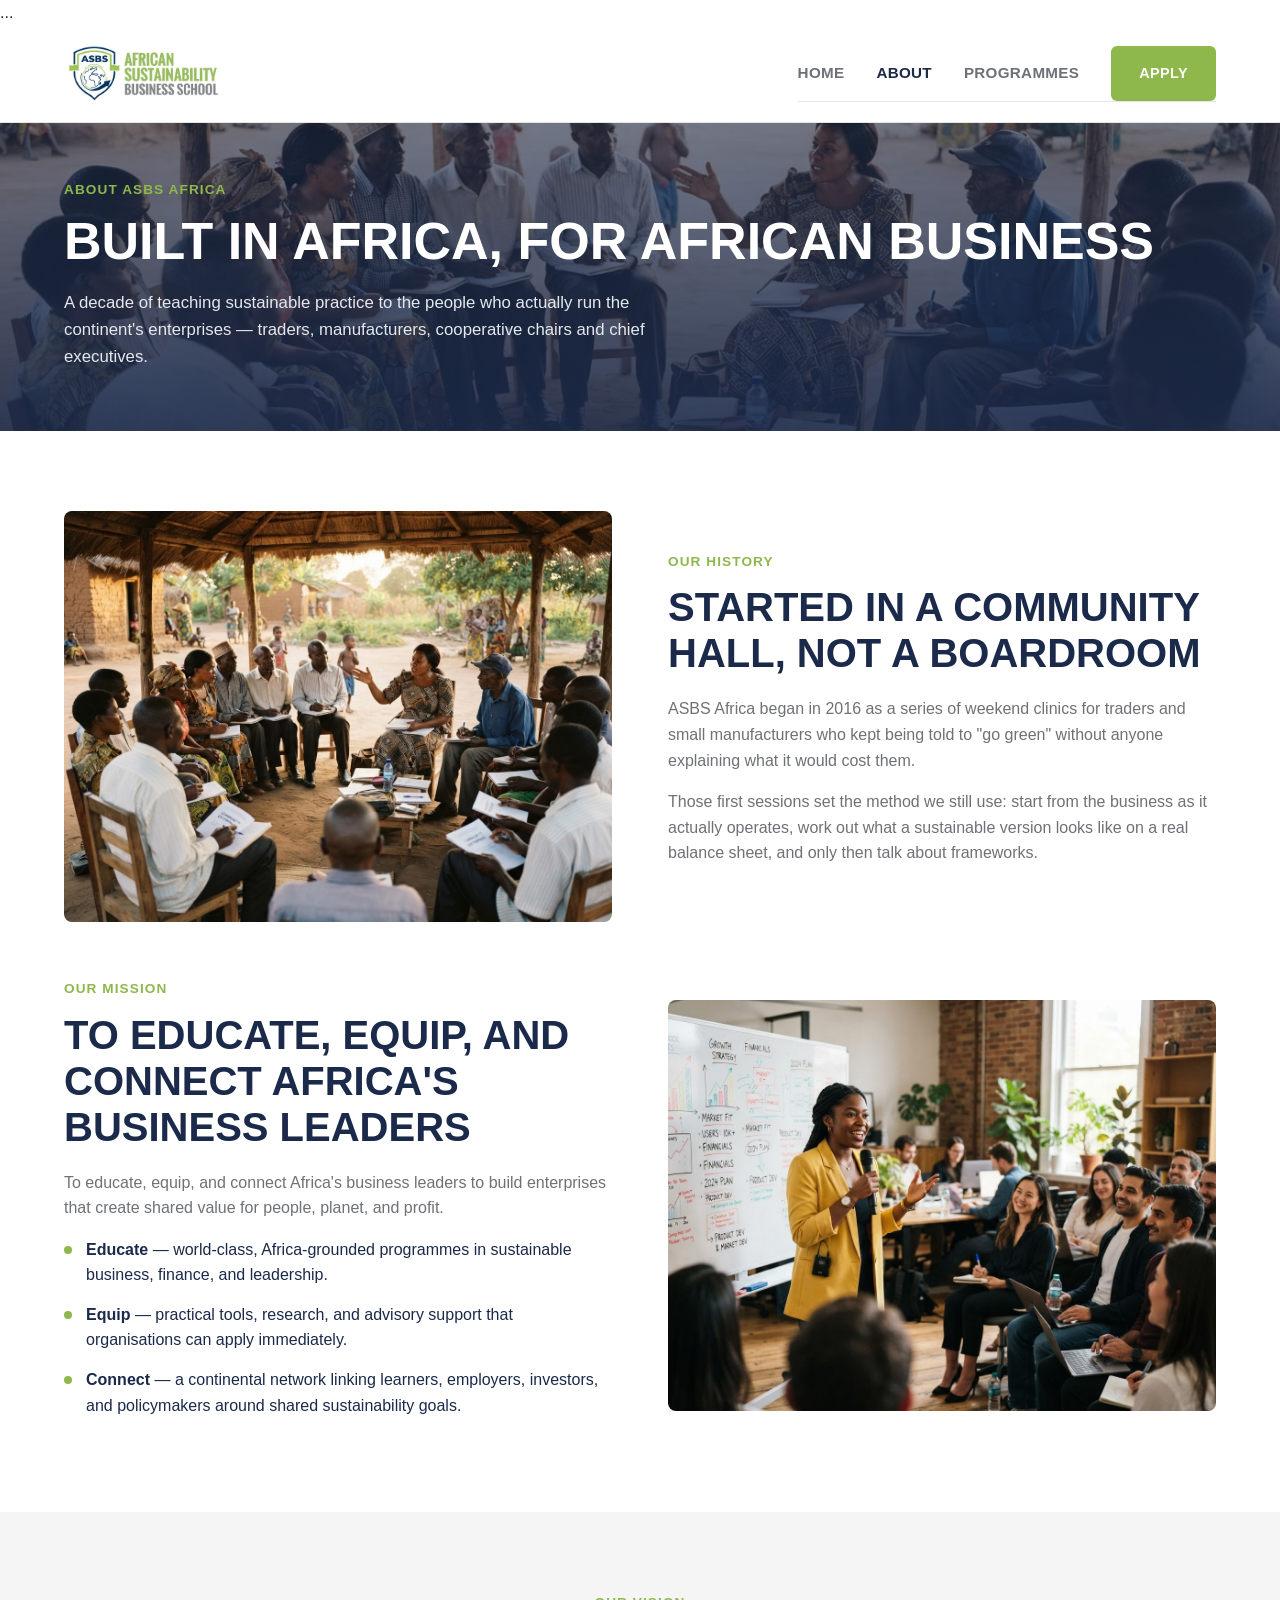
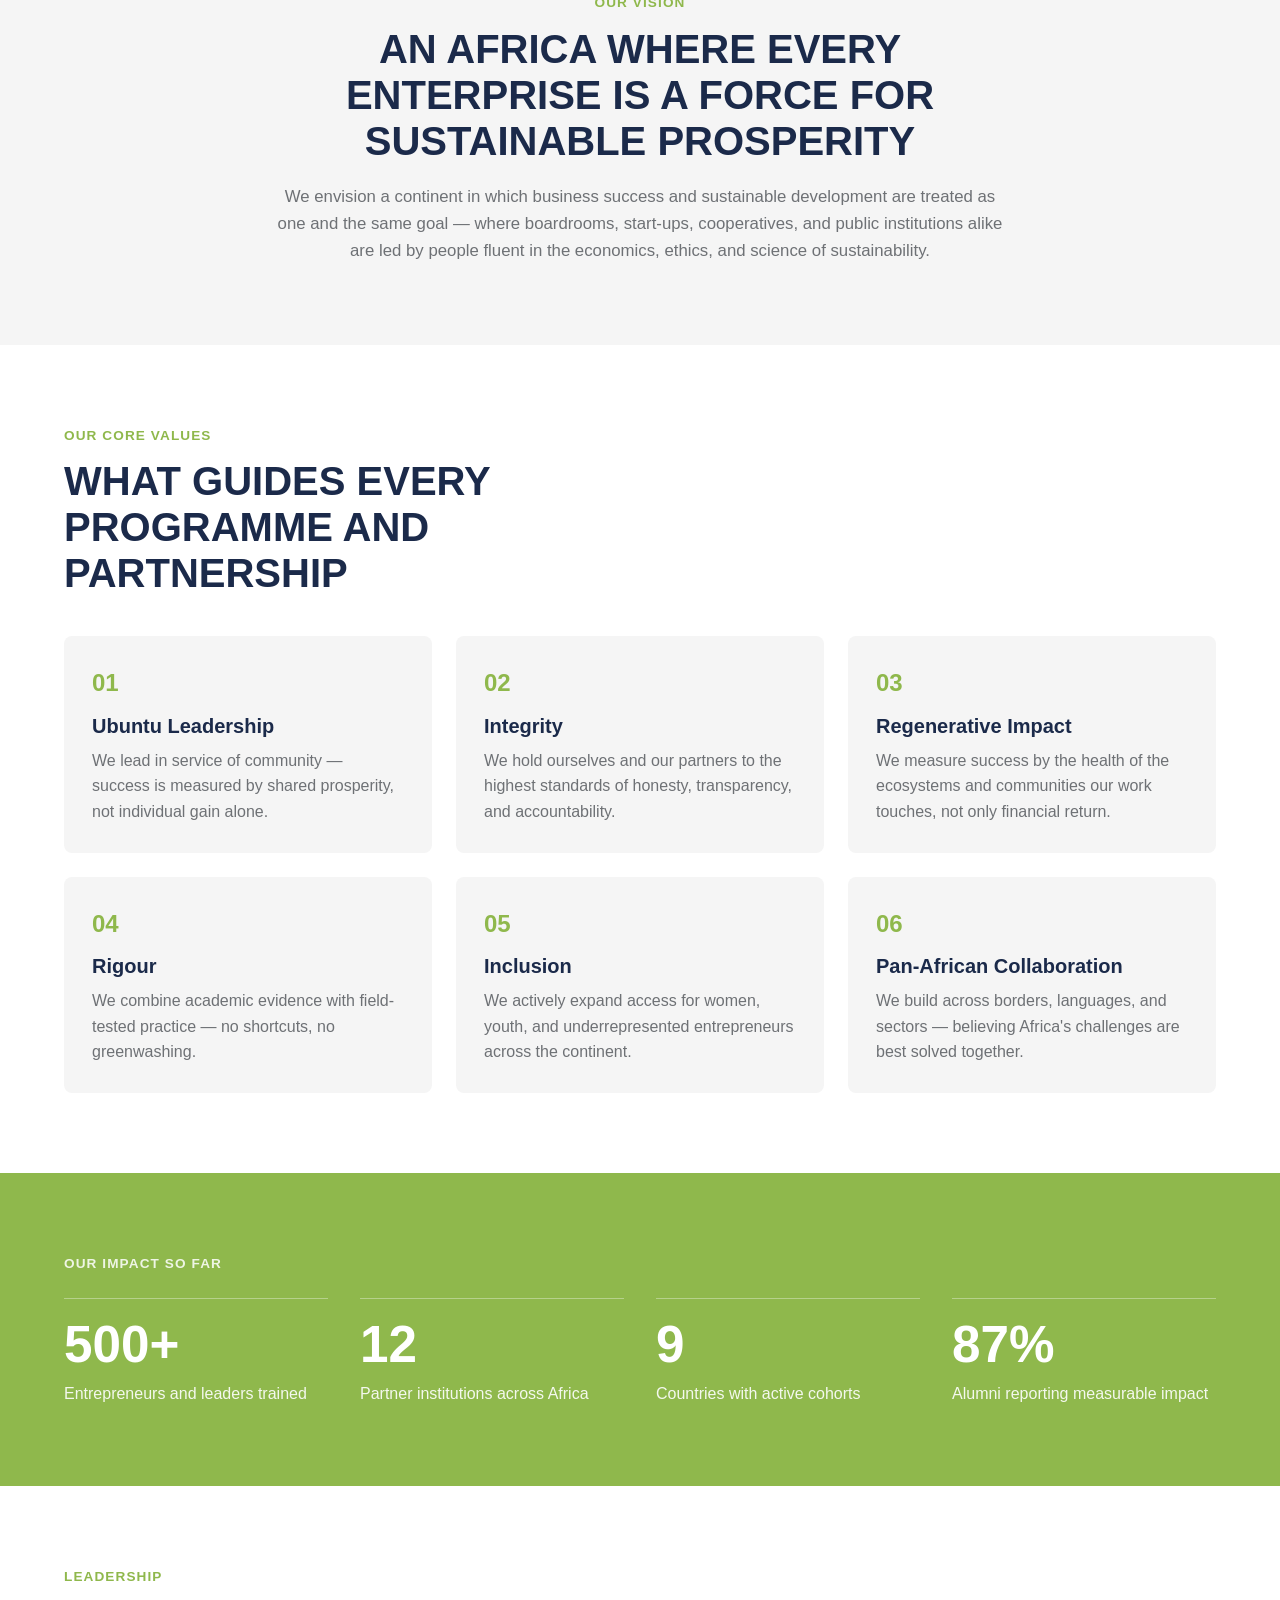
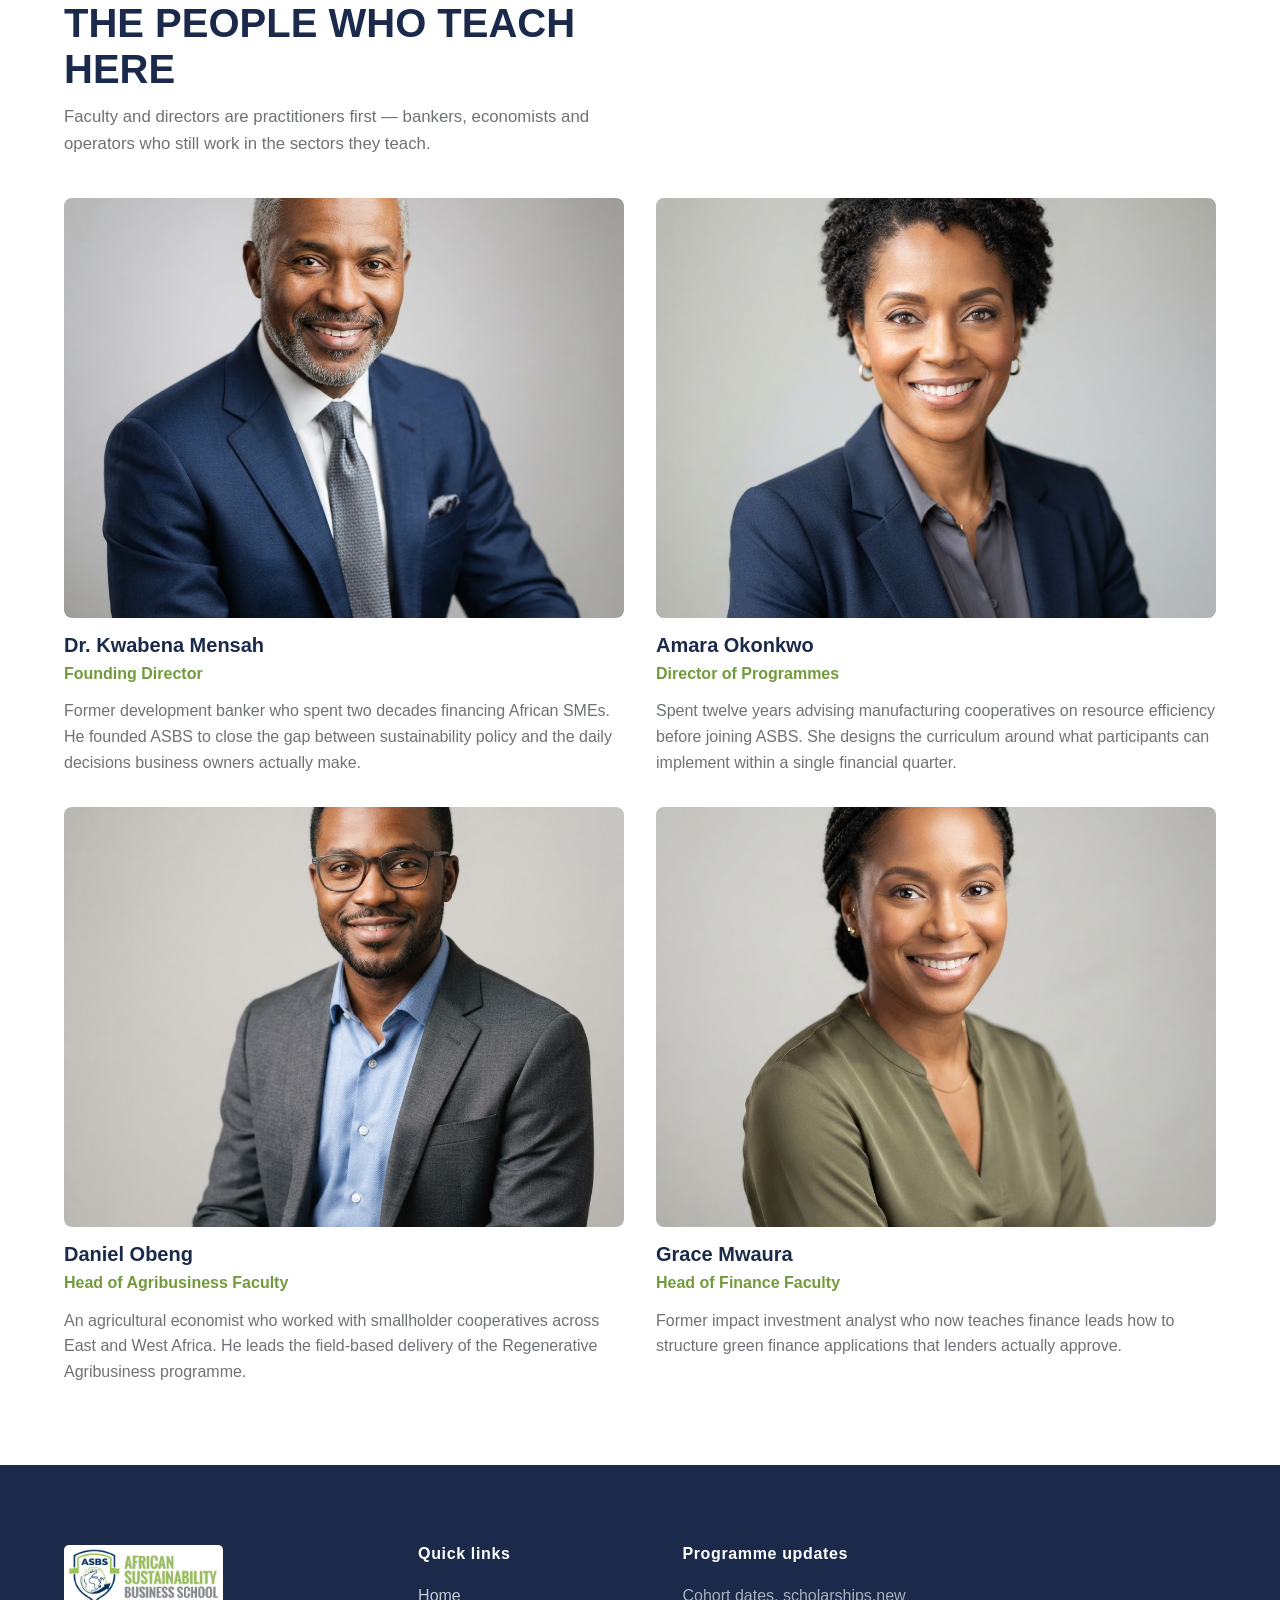
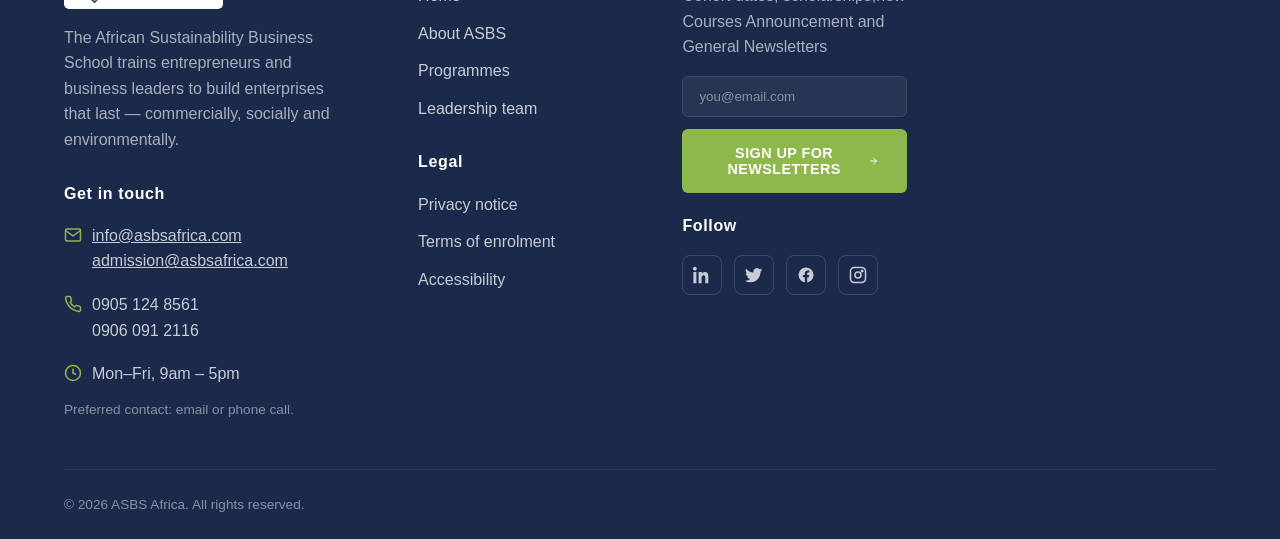
==== about.html @ 463a727d "Update about.html" ====
<!DOCTYPE html>
<html lang="en">
<head>
  <meta charset="UTF-8">
  <meta name="viewport" content="width=device-width, initial-scale=1.0">
  <title>About ASBS Africa</title>
  <meta name="description" content="A decade of teaching sustainable practice to the people who actually run Africa's enterprises. Our history, mission and leadership team.">

  <link rel="stylesheet" href="assets/css/base.css">
  <link rel="stylesheet" href="assets/css/components.css">
  <link rel="stylesheet" href="assets/css/pages/about.css">

<link rel="canonical" href="https://asbsafrica.com/about.html">
  ...
  <meta property="og:title" content="About ASBS Africa">
  <meta property="og:description" content="A decade of teaching sustainable practice to the people who actually run Africa's enterprises. Our history, mission and leadership team.">
  <meta property="og:url" content="https://asbsafrica.com/about.html">
  <meta property="og:image" content="https://asbsafrica.com/assets/images/real/hero/hero-homepage.jpg">
  <meta name="twitter:title" content="About ASBS Africa">
  <meta name="twitter:description" content="A decade of teaching sustainable practice to the people who actually run Africa's enterprises. Our history, mission and leadership team.">
  <meta name="twitter:image" content="https://asbsafrica.com/assets/images/real/hero/hero-homepage.jpg">
</head>
<body>

  <div id="site-header"></div>

  <!-- Hero -->
  <section class="about-hero">
    <div class="container">
      <span class="eyebrow" style="color:var(--color-sage);">About ASBS Africa</span>
      <h1>Built in Africa, for African Business</h1>
      <p>A decade of teaching sustainable practice to the people who actually run the continent's enterprises — traders, manufacturers, cooperative chairs and chief executives.</p>
    </div>
  </section>

  <!-- History + Mission (alternating) -->
  <section class="section">
  <div class="container">

    <div class="about-block">
      <img class="about-block__image" src="assets/images/real/hero/hero-homepage.jpg" alt="ASBS Africa's first community sessions">
      <div>
        <span class="eyebrow">Our History</span>
        <h2>Started in a Community Hall, Not a Boardroom</h2>
        <p>ASBS Africa began in 2016 as a series of weekend clinics for traders and small manufacturers who kept being told to "go green" without anyone explaining what it would cost them.</p>
        <p>Those first sessions set the method we still use: start from the business as it actually operates, work out what a sustainable version looks like on a real balance sheet, and only then talk about frameworks.</p>
      </div>
    </div>

   <div class="about-block about-block--reverse">
      <img class="about-block__image" src="assets/images/real/about/mission-workshop.jpg" alt="ASBS Africa workshop session">
      <div>
        <span class="eyebrow">Our Mission</span>
        <h2>To Educate, Equip, and Connect Africa's Business Leaders</h2>
        <p>To educate, equip, and connect Africa's business leaders to build enterprises that create shared value for people, planet, and profit.</p>
        <ul class="mission-commitments">
          <li><strong>Educate</strong> — world-class, Africa-grounded programmes in sustainable business, finance, and leadership.</li>
          <li><strong>Equip</strong> — practical tools, research, and advisory support that organisations can apply immediately.</li>
          <li><strong>Connect</strong> — a continental network linking learners, employers, investors, and policymakers around shared sustainability goals.</li>
        </ul>
      </div>
    </div>

  </div>
</section>

<!-- Vision -->
  <section class="section bg-offwhite">
    <div class="container vision__inner">
      <span class="eyebrow">Our Vision</span>
      <h2>An Africa Where Every Enterprise Is a Force for Sustainable Prosperity</h2>
      <p>We envision a continent in which business success and sustainable development are treated as one and the same goal — where boardrooms, start-ups, cooperatives, and public institutions alike are led by people fluent in the economics, ethics, and science of sustainability.</p>
    </div>
  </section>

  <!-- Core Values -->
  <section class="section" id="values">
    <div class="container">
      <div class="leadership-intro">
        <span class="eyebrow">Our Core Values</span>
        <h2>What Guides Every Programme and Partnership</h2>
      </div>

      <div class="values-grid">
        <div class="value-card">
          <span class="value-card__number">01</span>
          <h3>Ubuntu Leadership</h3>
          <p>We lead in service of community — success is measured by shared prosperity, not individual gain alone.</p>
        </div>
        <div class="value-card">
          <span class="value-card__number">02</span>
          <h3>Integrity</h3>
          <p>We hold ourselves and our partners to the highest standards of honesty, transparency, and accountability.</p>
        </div>
        <div class="value-card">
          <span class="value-card__number">03</span>
          <h3>Regenerative Impact</h3>
          <p>We measure success by the health of the ecosystems and communities our work touches, not only financial return.</p>
        </div>
        <div class="value-card">
          <span class="value-card__number">04</span>
          <h3>Rigour</h3>
          <p>We combine academic evidence with field-tested practice — no shortcuts, no greenwashing.</p>
        </div>
        <div class="value-card">
          <span class="value-card__number">05</span>
          <h3>Inclusion</h3>
          <p>We actively expand access for women, youth, and underrepresented entrepreneurs across the continent.</p>
        </div>
        <div class="value-card">
          <span class="value-card__number">06</span>
          <h3>Pan-African Collaboration</h3>
          <p>We build across borders, languages, and sectors — believing Africa's challenges are best solved together.</p>
        </div>
      </div>
    </div>
  </section>

  <!-- Impact stats (same content as homepage) -->
  <section class="section bg-sage">
    <div class="container">
      <span class="eyebrow" style="color:rgba(255,255,255,0.85);">Our Impact So Far</span>
      <div class="stats-grid" style="margin-top:24px;">
        <div class="stat">
          <div class="stat__number">500+</div>
          <p>Entrepreneurs and leaders trained</p>
        </div>
        <div class="stat">
          <div class="stat__number">12</div>
          <p>Partner institutions across Africa</p>
        </div>
        <div class="stat">
          <div class="stat__number">9</div>
          <p>Countries with active cohorts</p>
        </div>
        <div class="stat">
          <div class="stat__number">87%</div>
          <p>Alumni reporting measurable impact</p>
        </div>
      </div>
    </div>
  </section>

  <!-- Leadership -->
  <section class="section" id="leadership">
    <div class="container">
      <div class="leadership-intro">
        <span class="eyebrow">Leadership</span>
        <h2>The People Who Teach Here</h2>
        <p>Faculty and directors are practitioners first — bankers, economists and operators who still work in the sectors they teach.</p>
      </div>

      <div class="team-grid" id="teamGrid">
        <!-- Rendered by assets/js/pages/about.js from data/team.json -->
      </div>
    </div>
  </section>

  <div id="site-footer"></div>

  <script src="assets/js/main.js"></script>
  <script src="assets/js/pages/about.js"></script>
</body>
</html>
---- assets/css/base.css ----
/* ==========================================================================
   ASBS Africa — Base Styles
   Brand variables + resets + typography. Loaded on every page.
   ========================================================================== 

@import url('https://fonts.googleapis.com/css2?family=Oswald:wght@500;600;700&family=Inter :wght@400;500;600;700&display=swap'); */

:root {
  /* Brand colors — from Step 2 UI/UX Design doc */
  --color-navy: #1B2A4A;
  --color-navy-dark: #121d33;
  --color-sage: #8FB84C;
  --color-sage-dark: #729a3a;
  --color-gray: #6E7175;
  --color-white: #FFFFFF;
  --color-offwhite: #F5F5F5;

  /* Typography */
  --font-heading: 'Oswald', sans-serif;
  --font-body: 'Inter', sans-serif;

  /* Spacing rhythm (per Step 2 spec: ~80px desktop / ~40px mobile) */
  --section-padding-desktop: 80px;
  --section-padding-mobile: 40px;

  /* Shared component values */
  --radius-card: 8px;
  --radius-button: 6px;
  --max-width: 1200px;
}

* {
  box-sizing: border-box;
  margin: 0;
  padding: 0;
}

html {
  scroll-behavior: smooth;
}

body {
  font-family: var(--font-body);
  color: var(--color-navy);
  background: var(--color-white);
  line-height: 1.6;
  -webkit-font-smoothing: antialiased;
}

h1, h2, h3, h4 {
  font-family: var(--font-heading);
  font-weight: 700;
  line-height: 1.15;
  color: var(--color-navy);
}

h1 { font-size: clamp(2rem, 5vw, 3.25rem); text-transform: uppercase; }
h2 { font-size: clamp(1.6rem, 4vw, 2.5rem); text-transform: uppercase; }
h3 { font-size: 1.25rem; }

p {
  color: var(--color-gray);
}

a {
  color: inherit;
  text-decoration: none;
}

img {
  max-width: 100%;
  display: block;
}

ul {
  list-style: none;
}

button {
  font-family: inherit;
  cursor: pointer;
  border: none;
  background: none;
}

.container {
  width: 100%;
  max-width: var(--max-width);
  margin: 0 auto;
  padding: 0 24px;
}

.section {
  padding: var(--section-padding-mobile) 0;
}

@media (min-width: 768px) {
  .section {
    padding: var(--section-padding-desktop) 0;
  }
}

.eyebrow {
  display: block;
  font-family: var(--font-heading);
  font-weight: 600;
  letter-spacing: 0.08em;
  text-transform: uppercase;
  color: var(--color-sage);
  font-size: 0.85rem;
  margin-bottom: 12px;
}

.bg-navy { background: var(--color-navy); color: var(--color-white); }
.bg-sage { background: var(--color-sage); color: var(--color-white); }
.bg-offwhite { background: var(--color-offwhite); }

.text-center { text-align: center; }

.visually-hidden {
  position: absolute;
  width: 1px; height: 1px;
  overflow: hidden;
  clip: rect(0 0 0 0);
  white-space: nowrap;
}
---- assets/css/components.css ----
/* ==========================================================================
   ASBS Africa — Shared Components
   Header, footer, buttons, cards. Used by every current and future page.
   ========================================================================== */

/* ---- Header ---- */
.site-header {
  position: sticky;
  top: 0;
  z-index: 100;
  background: var(--color-white);
  border-bottom: 1px solid #E5E5E5;
}

.site-header__inner {
  display: flex;
  align-items: center;
  justify-content: space-between;
  padding: 16px 24px;
  max-width: var(--max-width);
  margin: 0 auto;
}

.brand {
  display: flex;
  align-items: center;
  gap: 12px;
}

.brand__logo {
  height: 64px;
  width: auto;
  flex-shrink: 0;
  border-radius: 5px;
}

.brand__wordmark {
  font-family: var(--font-heading);
  font-weight: 700;
  font-size: 1.3rem;
  color: var(--color-navy);
  line-height: 1;
}

.brand__sub {
  display: block;
  font-size: 0.7rem;
  letter-spacing: 0.15em;
  color: var(--color-gray);
  font-weight: 500;
}

#site-header {
  min-height: 96px;
}

.nav-toggle {
  width: 44px;
  height: 44px;
  border: 1px solid #D8D8D8;
  border-radius: 8px;
  display: flex;
  align-items: center;
  justify-content: center;
  position: relative;
  z-index: 110;
}

.nav-toggle__icon,
.nav-toggle__icon::before,
.nav-toggle__icon::after {
  content: '';
  display: block;
  width: 20px;
  height: 2px;
  background: var(--color-navy);
  transition: transform 0.25s ease, opacity 0.25s ease, background 0.25s ease;
}

.nav-toggle__icon { position: relative; }
.nav-toggle__icon::before { position: absolute; top: -6px; }
.nav-toggle__icon::after  { position: absolute; top: 6px; }

.nav-toggle.is-open .nav-toggle__icon { background: transparent; }
.nav-toggle.is-open .nav-toggle__icon::before { transform: translateY(6px) rotate(45deg); }
.nav-toggle.is-open .nav-toggle__icon::after  { transform: translateY(-6px) rotate(-45deg); }

.main-nav {
  display: none;
  position: absolute;
  top: 100%;
  left: 0;
  right: 0;
  background: var(--color-white);
  border-bottom: 1px solid #E5E5E5;
  z-index: 90;
  flex-direction: column;
  padding: 8px 24px 24px;
  box-shadow: 0 8px 24px rgba(27, 42, 74, 0.08);
}

.main-nav.is-open { display: flex; }

.main-nav__links {
  display: flex;
  flex-direction: column;
  gap: 4px;
}

.main-nav__links a {
  font-family: var(--font-heading);
  font-weight: 600;
  font-size: 1.1rem;
  text-transform: uppercase;
  letter-spacing: 0.02em;
  color: var(--color-gray);
  padding: 18px 0 18px 16px;
  border-left: 3px solid transparent;
}

.main-nav__links a.is-active {
  color: var(--color-navy);
  border-left-color: var(--color-sage);
}

.main-nav__apply {
  width: 100%;
  margin-top: 20px;
}

@media (min-width: 900px) {
  .nav-toggle { display: none; }
  .main-nav {
    display: flex !important;
    position: static;
    flex-direction: row;
    align-items: center;
    background: none;
    box-shadow: none;
    padding: 0;
    gap: 32px;
  }
  .main-nav__links { flex-direction: row; gap: 32px; }
  .main-nav__links a { padding: 0; border: none; font-size: 0.95rem; }
  .main-nav__apply { width: auto; margin-top: 0; }
}

/* ---- Buttons ---- */
.btn {
  display: inline-flex;
  align-items: center;
  justify-content: center;
  gap: 10px;
  font-family: var(--font-heading);
  font-weight: 600;
  letter-spacing: 0.03em;
  text-transform: uppercase;
  font-size: 0.9rem;
  padding: 16px 28px;
  border-radius: var(--radius-button);
  transition: background 0.2s ease, color 0.2s ease, border-color 0.2s ease;
  width: 100%;
}

@media (min-width: 600px) {
  .btn { width: auto; }
}

.btn-primary {
  background: var(--color-sage);
  color: var(--color-white);
}

.btn-primary:hover {
  background: var(--color-sage-dark);
}

.btn-secondary {
  background: transparent;
  border: 1px solid currentColor;
  color: var(--color-white);
}

.btn-secondary:hover {
  background: rgba(255, 255, 255, 0.1);
}

.btn-dark {
  background: var(--color-navy);
  color: var(--color-white);
}

.btn-dark:hover {
  background: var(--color-navy-dark);
}

/* ---- Impact stats ---- */
.stats-grid {
  display: grid;
  gap: 32px;
  grid-template-columns: 1fr;
}

@media (min-width: 700px) {
  .stats-grid { grid-template-columns: repeat(4, 1fr); }
}

.stat {
  border-top: 1px solid rgba(255, 255, 255, 0.35);
  padding-top: 20px;
}

.stat__number {
  font-family: var(--font-heading);
  font-size: clamp(2.5rem, 6vw, 3.2rem);
  font-weight: 700;
  line-height: 1;
  margin-bottom: 10px;
}

.stat p {
  color: rgba(255, 255, 255, 0.9);
}

/* ---- Cards ---- */
.card {
  background: var(--color-white);
  border-radius: var(--radius-card);
  box-shadow: 0 2px 12px rgba(27, 42, 74, 0.08);
  overflow: hidden;
}

.card__image {
  width: 100%;
  aspect-ratio: 16 / 10;
  object-fit: cover;
  background: var(--color-offwhite);
}

.card__body {
  padding: 20px;
}

.card__tag {
  display: block;
  font-family: var(--font-heading);
  font-weight: 600;
  font-size: 0.75rem;
  letter-spacing: 0.08em;
  text-transform: uppercase;
  color: var(--color-sage-dark);
  margin-bottom: 8px;
}

.card__title {
  font-size: 1.15rem;
  margin-bottom: 10px;
}

.card__link {
  display: inline-flex;
  align-items: center;
  gap: 8px;
  font-weight: 600;
  color: var(--color-navy);
  margin-top: 12px;
}

/* ---- Footer ---- */
.site-footer {
  background: var(--color-navy);
  color: #C7CCD6;
  padding: var(--section-padding-mobile) 0 24px;
}

@media (min-width: 768px) {
  .site-footer { padding-top: var(--section-padding-desktop); }
}

.site-footer h4 {
  color: var(--color-white);
  font-size: 1rem;
  letter-spacing: 0.04em;
  margin-bottom: 20px;
}

.footer-grid {
  display: grid;
  gap: 40px;
  grid-template-columns: 1fr;
}

@media (min-width: 768px) {
  .footer-grid {
    grid-template-columns: 1.4fr 1fr 1fr 1.2fr;
  }
}

.footer-brand p {
  color: #A9AFBC;
  margin-top: 16px;
  max-width: 32ch;
}

.footer-links li {
  margin-bottom: 12px;
}

.footer-links a:hover {
  color: var(--color-white);
}

.footer-contact li {
  display: flex;
  align-items: flex-start;
  gap: 10px;
  margin-bottom: 18px;
  color: #C7CCD6;
}

.footer-contact svg {
  flex-shrink: 0;
  margin-top: 3px;
  color: var(--color-sage);
}

.footer-contact a:hover {
  color: var(--color-white);
}

.newsletter-form {
  display: flex;
  flex-direction: column;
  gap: 12px;
  margin: 16px 0 24px;
}

.newsletter-form input {
  padding: 12px 16px;
  border-radius: var(--radius-button);
  border: 1px solid #3A4A6B;
  background: rgba(255, 255, 255, 0.05);
  color: var(--color-white);
  font-family: var(--font-body);
}

.newsletter-form input::placeholder {
  color: #8891A3;
}

.social-links {
  display: flex;
  gap: 12px;
}

.social-links a {
  width: 40px;
  height: 40px;
  border: 1px solid #3A4A6B;
  border-radius: 8px;
  display: flex;
  align-items: center;
  justify-content: center;
}

.social-links a:hover {
  border-color: var(--color-sage);
  color: var(--color-sage);
}

.footer-bottom {
  border-top: 1px solid #2C3B5C;
  margin-top: 48px;
  padding-top: 24px;
  font-size: 0.85rem;
  color: #8891A3;
}
---- assets/css/pages/about.css ----
/* ==========================================================================
   About page — hero, alternating history/mission blocks, leadership grid
   ========================================================================== */

.about-hero {
  background: linear-gradient(180deg, rgba(27,42,74,0.6), rgba(27,42,74,0.9)),
              url('../../images/real/hero/hero-homepage.jpg') center/cover no-repeat;
  color: var(--color-white);
  padding: 56px 0 60px;
}

.about-hero h1 {
  color: var(--color-white);
  margin: 12px 0 18px;
}

.about-hero p {
  color: #E4E7EE;
  max-width: 65ch;
  font-size: 1.05rem;
}

/* ---- Alternating image/text blocks ---- */
.about-block {
  display: grid;
  gap: 32px;
  grid-template-columns: 1fr;
  align-items: center;
}

@media (min-width: 800px) {
  .about-block {
    grid-template-columns: 1fr 1fr;
    gap: 56px;
  }
  .about-block--reverse .about-block__image {
    order: 2;
  }
}

.about-block + .about-block {
  margin-top: 56px;
}

.about-block__image {
  width: 100%;
  aspect-ratio: 4 / 3;
  object-fit: cover;
  border-radius: var(--radius-card);
  background: var(--color-offwhite);
}

.about-block h2 {
  margin: 8px 0 20px;
}

.about-block p {
  margin-bottom: 16px;
}

/* ---- Leadership ---- */
.leadership-intro {
  max-width: 65ch;
  margin-bottom: 40px;
}

.leadership-intro p {
  margin-top: 12px;
  font-size: 1.05rem;
}

.team-grid {
  display: grid;
  gap: 32px;
  grid-template-columns: 1fr;
}

@media (min-width: 640px) {
  .team-grid { grid-template-columns: repeat(2, 1fr); }
}

.team-card__photo {
  width: 100%;
  aspect-ratio: 4 / 3;
  object-fit: cover;
  border-radius: var(--radius-card);
  background: var(--color-offwhite);
  margin-bottom: 16px;
}

.team-card__name {
  margin-bottom: 4px;
}

.team-card__title {
  display: block;
  color: var(--color-sage-dark);
  font-weight: 600;
  margin-bottom: 12px;
}

/* ---- Mission commitments list ---- */
.mission-commitments {
  margin-top: 8px;
  list-style: none;
  padding: 0;
}

.mission-commitments li {
  position: relative;
  padding-left: 22px;
  margin-bottom: 14px;
}

.mission-commitments li::before {
  content: '';
  position: absolute;
  left: 0;
  top: 9px;
  width: 8px;
  height: 8px;
  border-radius: 50%;
  background: var(--color-sage);
}

.mission-commitments strong {
  color: var(--color-navy);
}

/* ---- Vision ---- */
.vision__inner {
  max-width: 780px;
  margin: 0 auto;
  text-align: center;
}

.vision__inner h2 {
  margin: 8px 0 20px;
}

.vision__inner p {
  font-size: 1.05rem;
}

/* ---- Core Values ---- */
.values-grid {
  display: grid;
  gap: 24px;
  grid-template-columns: 1fr;
}

@media (min-width: 640px) {
  .values-grid { grid-template-columns: repeat(2, 1fr); }
}

@media (min-width: 1000px) {
  .values-grid { grid-template-columns: repeat(3, 1fr); }
}

.value-card {
  background: var(--color-offwhite);
  border-radius: var(--radius-card);
  padding: 28px;
}

.value-card__number {
  display: block;
  font-family: var(--font-heading);
  font-weight: 700;
  font-size: 1.5rem;
  color: var(--color-sage);
  margin-bottom: 12px;
}

.value-card h3 {
  margin-bottom: 10px;
}

.value-card p {
  color: var(--color-gray);
  margin: 0;
}
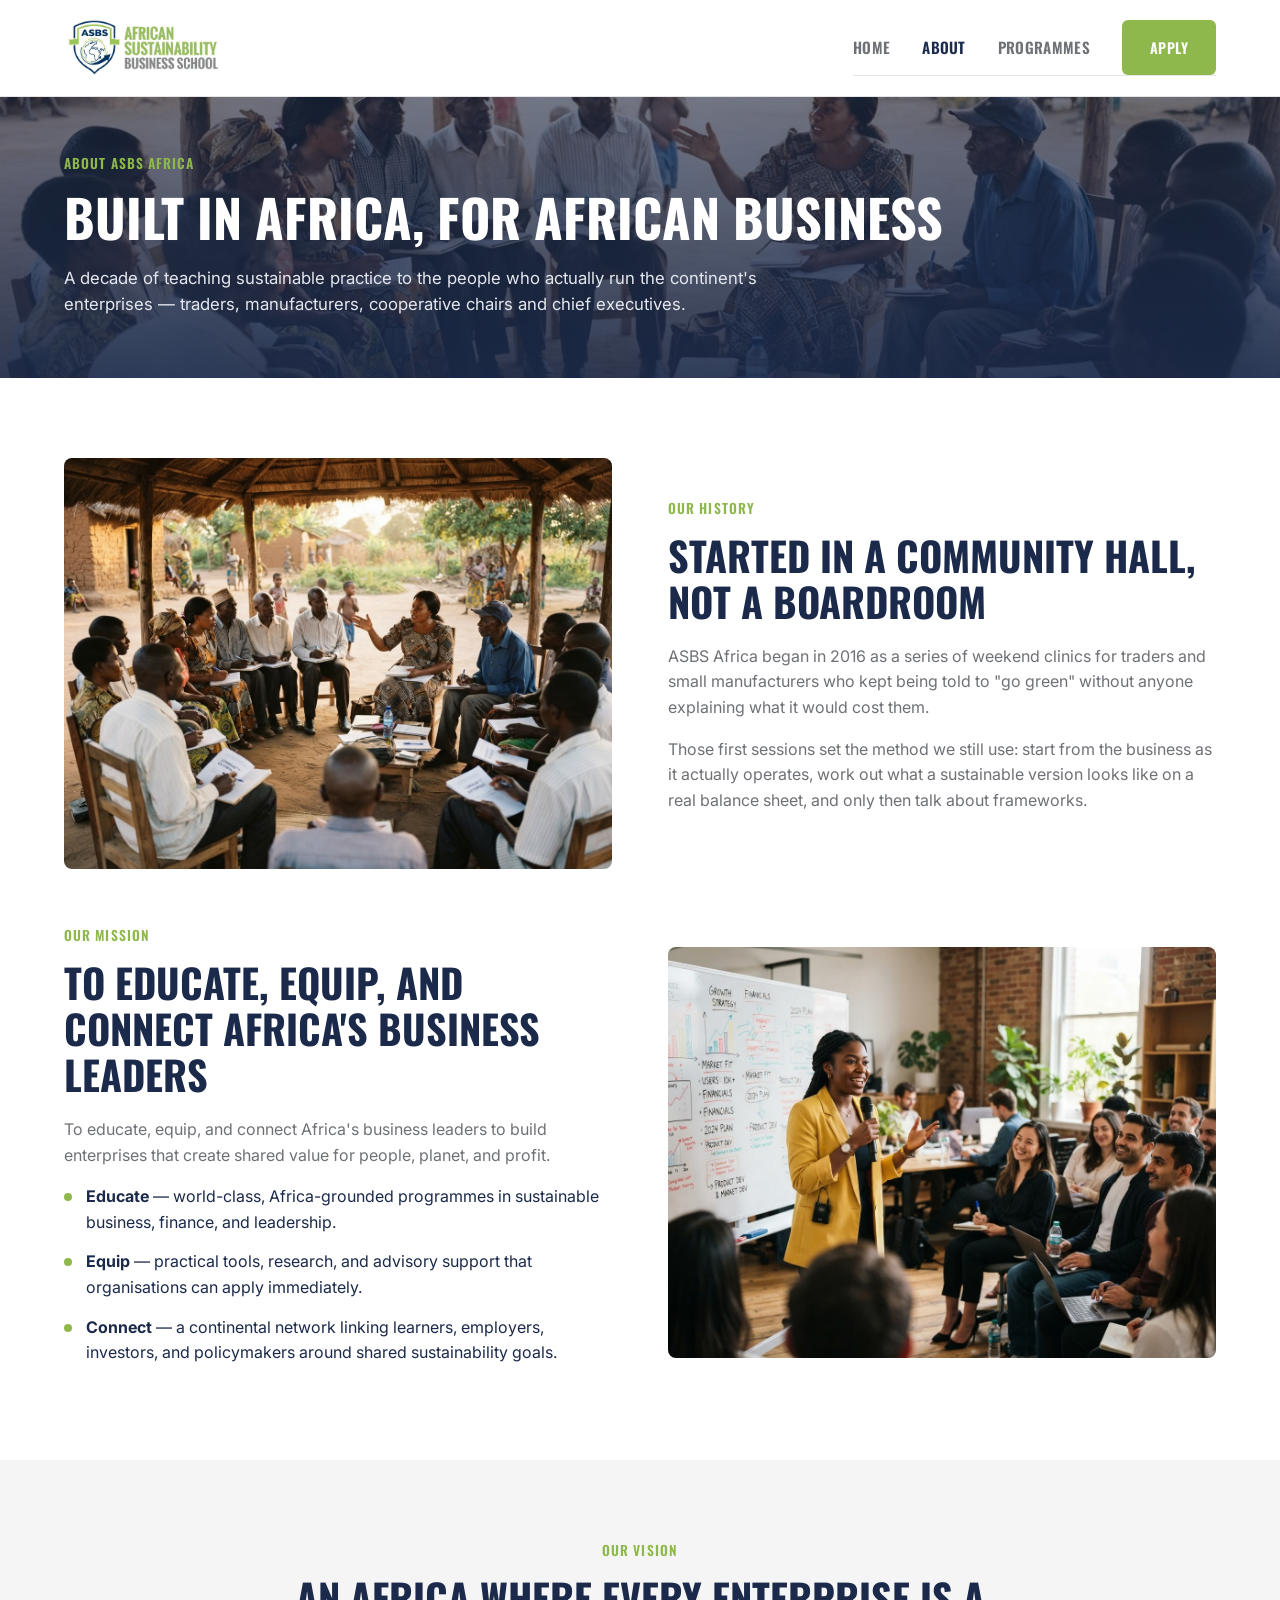
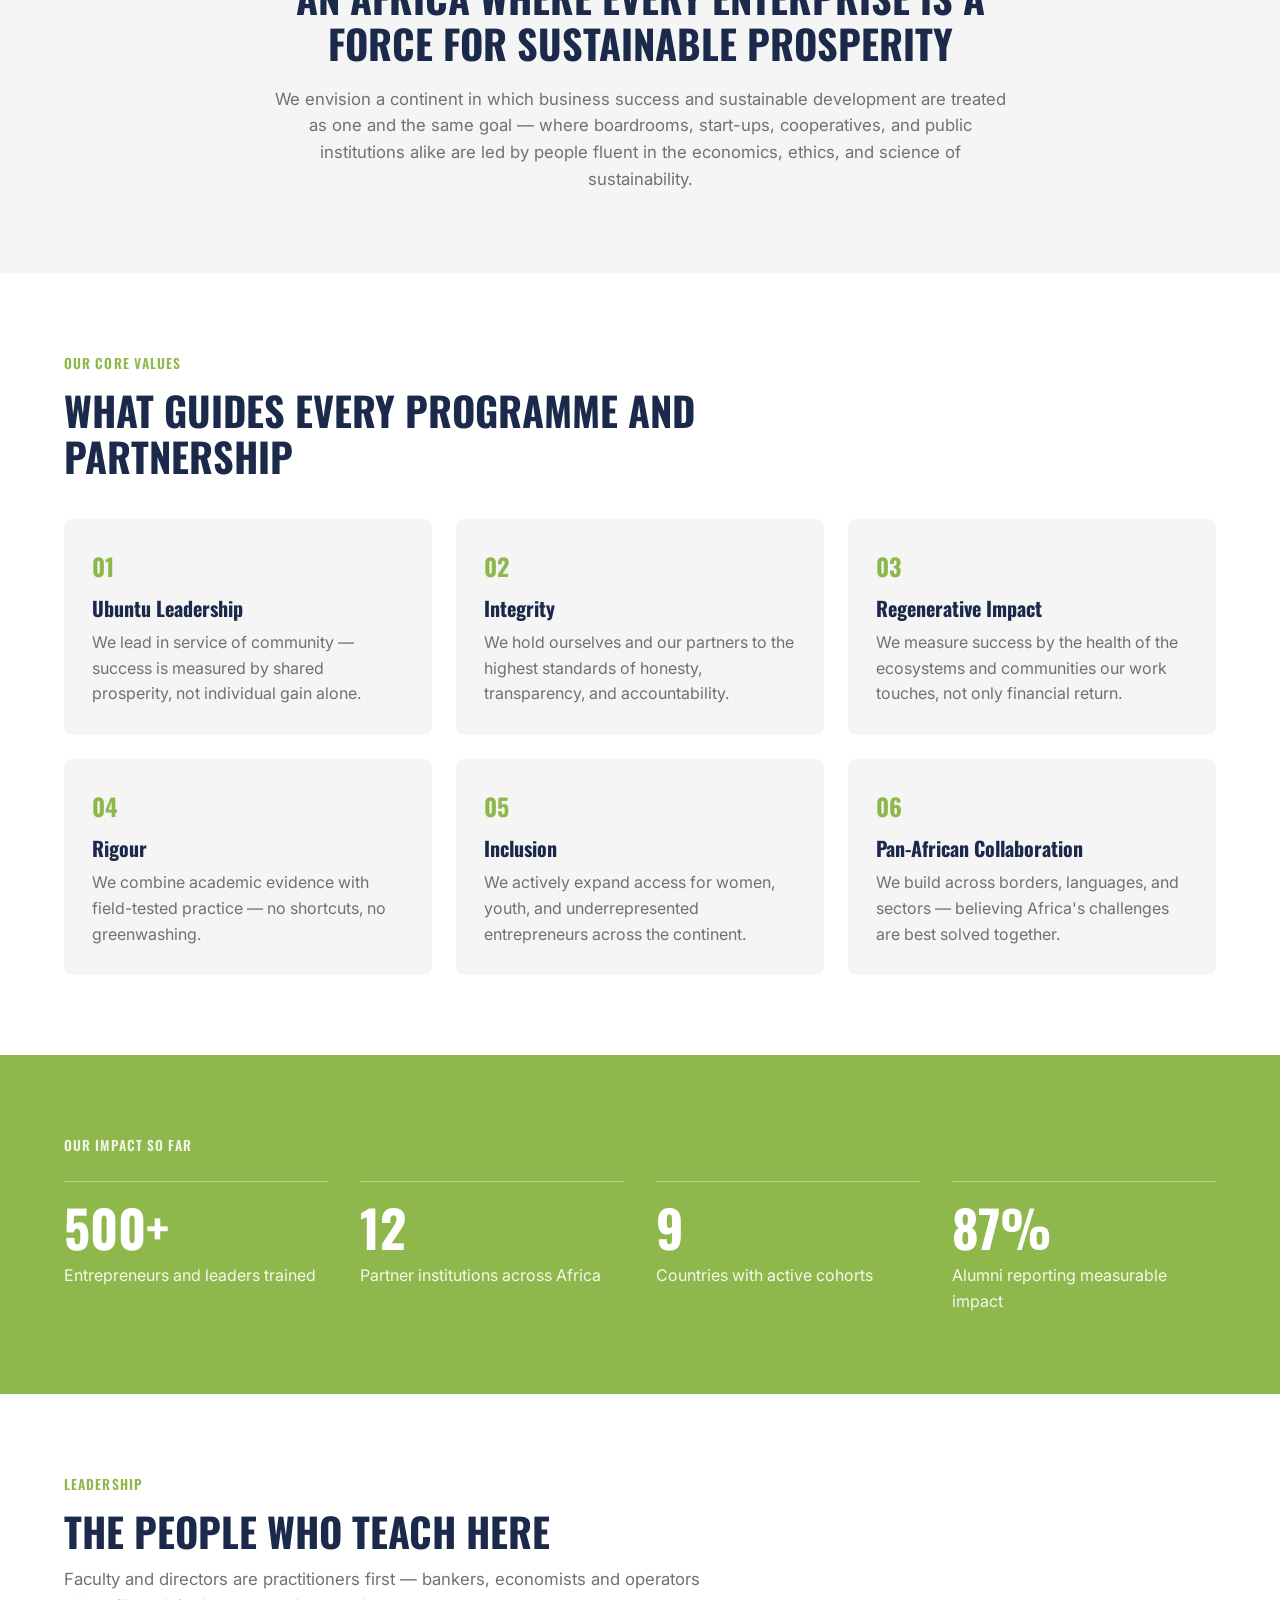
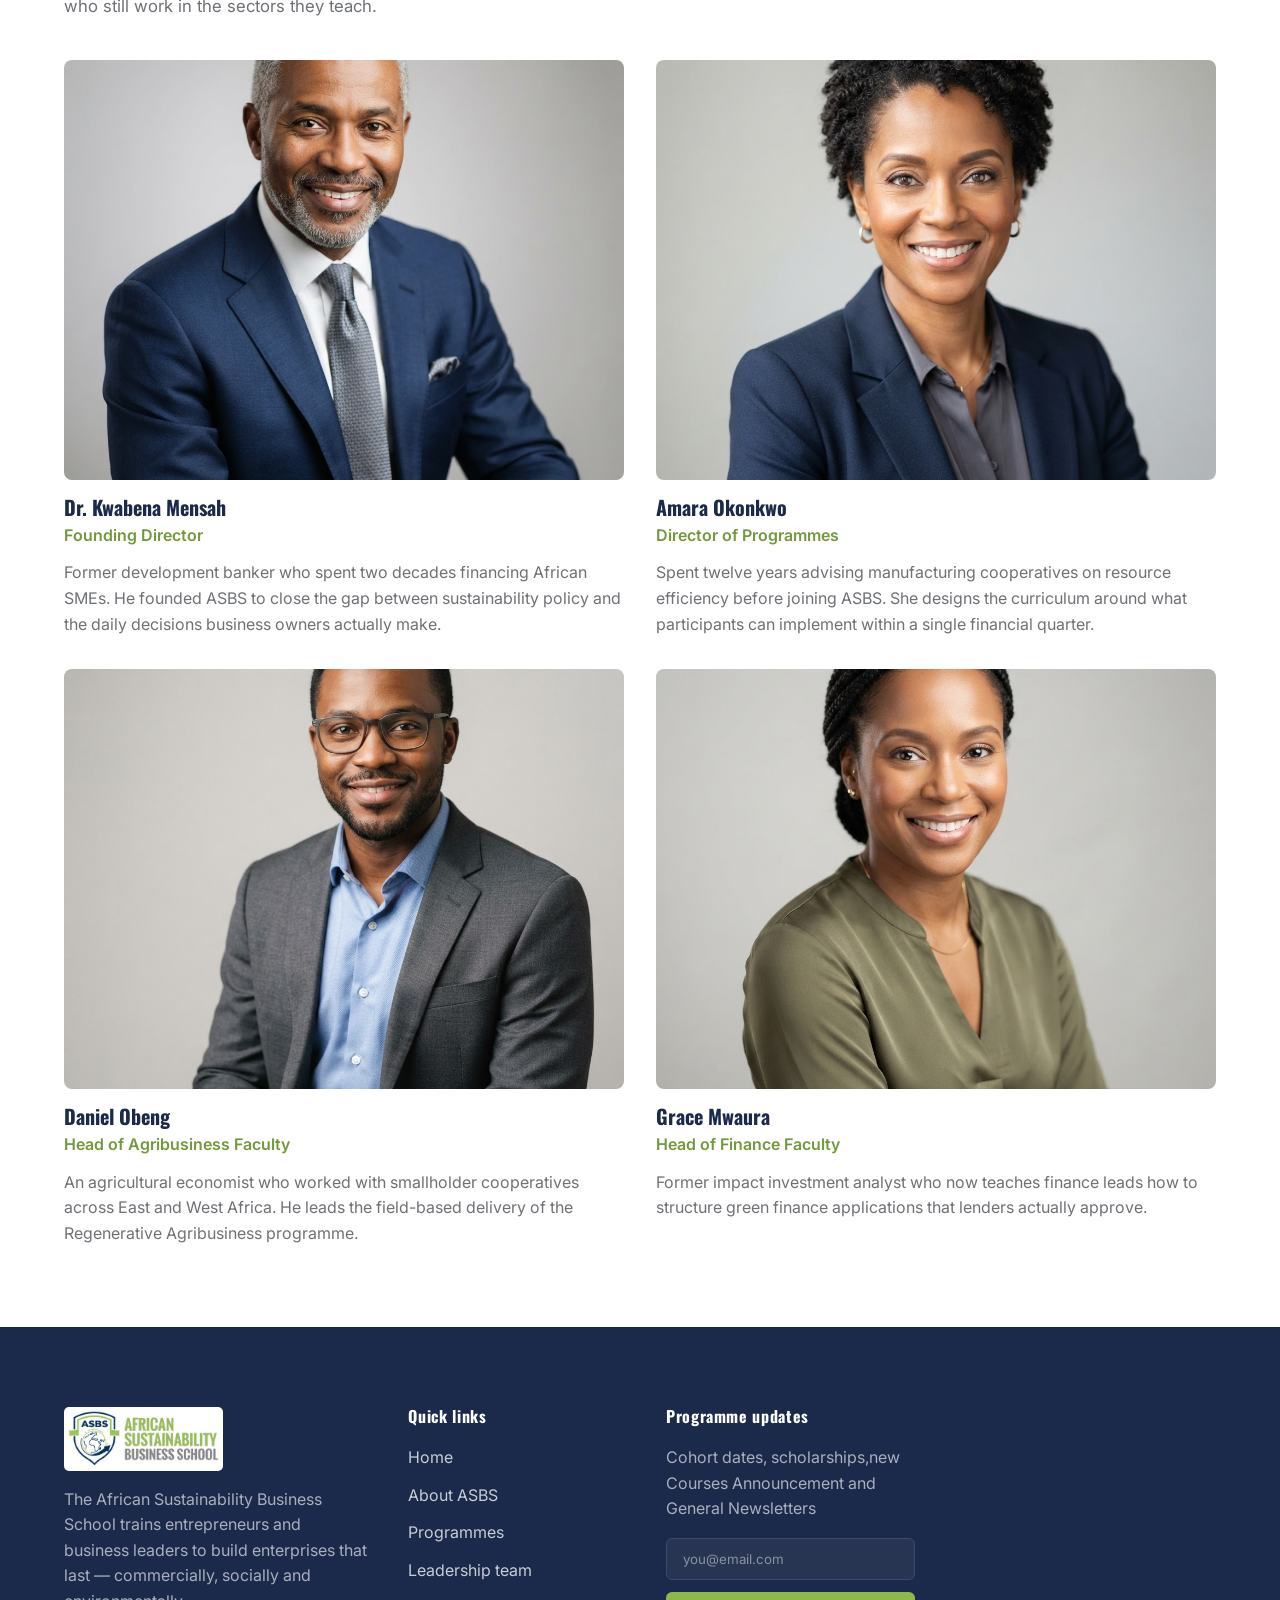
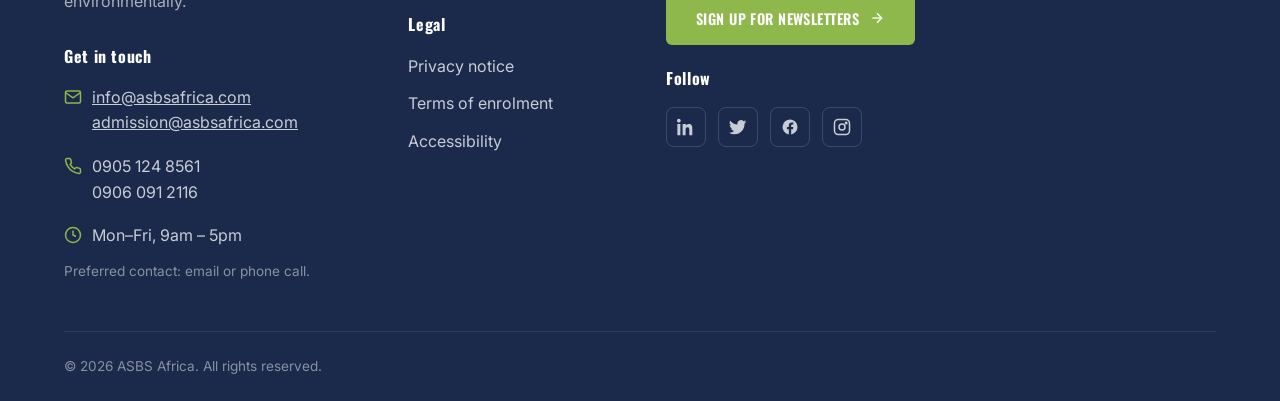
==== commit 45358951: "Update about.html" ====
--- a/about.html
+++ b/about.html
@@ -11,14 +11,43 @@
   <link rel="stylesheet" href="assets/css/pages/about.css">
 
 <link rel="canonical" href="https://asbsafrica.com/about.html">
-  ...
+  <link rel="icon" href="/favicon.ico?v=2" sizes="any">
+  <link rel="icon" type="image/png" sizes="32x32" href="/assets/images/real/brand/favicon-32x32.png?v=2">
+  <link rel="icon" type="image/png" sizes="16x16" href="/assets/images/real/brand/favicon-16x16.png?v=2">
+  <link rel="apple-touch-icon" sizes="180x180" href="/assets/images/real/brand/apple-touch-icon.png?v=2">
+
+  <meta property="og:type" content="website">
+  <meta property="og:site_name" content="ASBS Africa">
   <meta property="og:title" content="About ASBS Africa">
   <meta property="og:description" content="A decade of teaching sustainable practice to the people who actually run Africa's enterprises. Our history, mission and leadership team.">
   <meta property="og:url" content="https://asbsafrica.com/about.html">
-  <meta property="og:image" content="https://asbsafrica.com/assets/images/real/hero/hero-homepage.jpg">
+
+  <meta property="og:image" content="https://asbs-africa.vercel.app/assets/images/real/brand/og-image.jpg">
+  <meta property="og:image:secure_url" content="https://asbs-africa.vercel.app/assets/images/real/brand/og-image.jpg">
+  <meta property="og:image:width" content="1200">
+  <meta property="og:image:height" content="630">
+  <meta property="og:image:type" content="image/jpeg">
+
+  <meta property="og:image" content="https://asbsafrica.com/assets/images/real/brand/og-image.jpg">
+  <meta property="og:image:secure_url" content="https://asbsafrica.com/assets/images/real/brand/og-image.jpg">
+  <meta property="og:image:width" content="1200">
+  <meta property="og:image:height" content="630">
+  <meta property="og:image:type" content="image/jpeg">
+
+  <meta name="twitter:card" content="summary_large_image">
   <meta name="twitter:title" content="About ASBS Africa">
   <meta name="twitter:description" content="A decade of teaching sustainable practice to the people who actually run Africa's enterprises. Our history, mission and leadership team.">
-  <meta name="twitter:image" content="https://asbsafrica.com/assets/images/real/hero/hero-homepage.jpg">
+  <!-- MANUAL SWAP NEEDED when .com goes live -->
+  <meta name="twitter:image" content="https://asbs-africa.vercel.app/assets/images/real/brand/og-image.jpg">
+
+  <link rel="preconnect" href="https://fonts.googleapis.com">
+  <link rel="preconnect" href="https://fonts.gstatic.com" crossorigin>
+  <link rel="stylesheet" href="https://fonts.googleapis.com/css2?family=Oswald:wght@500;600;700&family=Inter:wght@400;500;600;700&display=swap">
+
+  <link rel="preload" as="image" href="assets/images/real/hero/hero-homepage.jpg">
+  <link rel="preload" href="partials/header.html" as="fetch" crossorigin>
+  <link rel="preload" href="partials/footer.html" as="fetch" crossorigin>
+
 </head>
 <body>
 
@@ -38,7 +67,7 @@
   <div class="container">
 
     <div class="about-block">
-      <img class="about-block__image" src="assets/images/real/hero/hero-homepage.jpg" alt="ASBS Africa's first community sessions">
+      <img class="about-block__image" src="assets/images/real/hero/hero-homepage.jpg" alt="ASBS Africa's first community sessions" loading="lazy" decoding="async">
       <div>
         <span class="eyebrow">Our History</span>
         <h2>Started in a Community Hall, Not a Boardroom</h2>
@@ -48,7 +77,8 @@
     </div>
 
    <div class="about-block about-block--reverse">
-      <img class="about-block__image" src="assets/images/real/about/mission-workshop.jpg" alt="ASBS Africa workshop session">
+     <img class="about-block__image" src="assets/images/real/about/mission-workshop.jpg" alt="ASBS Africa workshop session" loading="lazy" decoding="async">
+
       <div>
         <span class="eyebrow">Our Mission</span>
         <h2>To Educate, Equip, and Connect Africa's Business Leaders</h2>
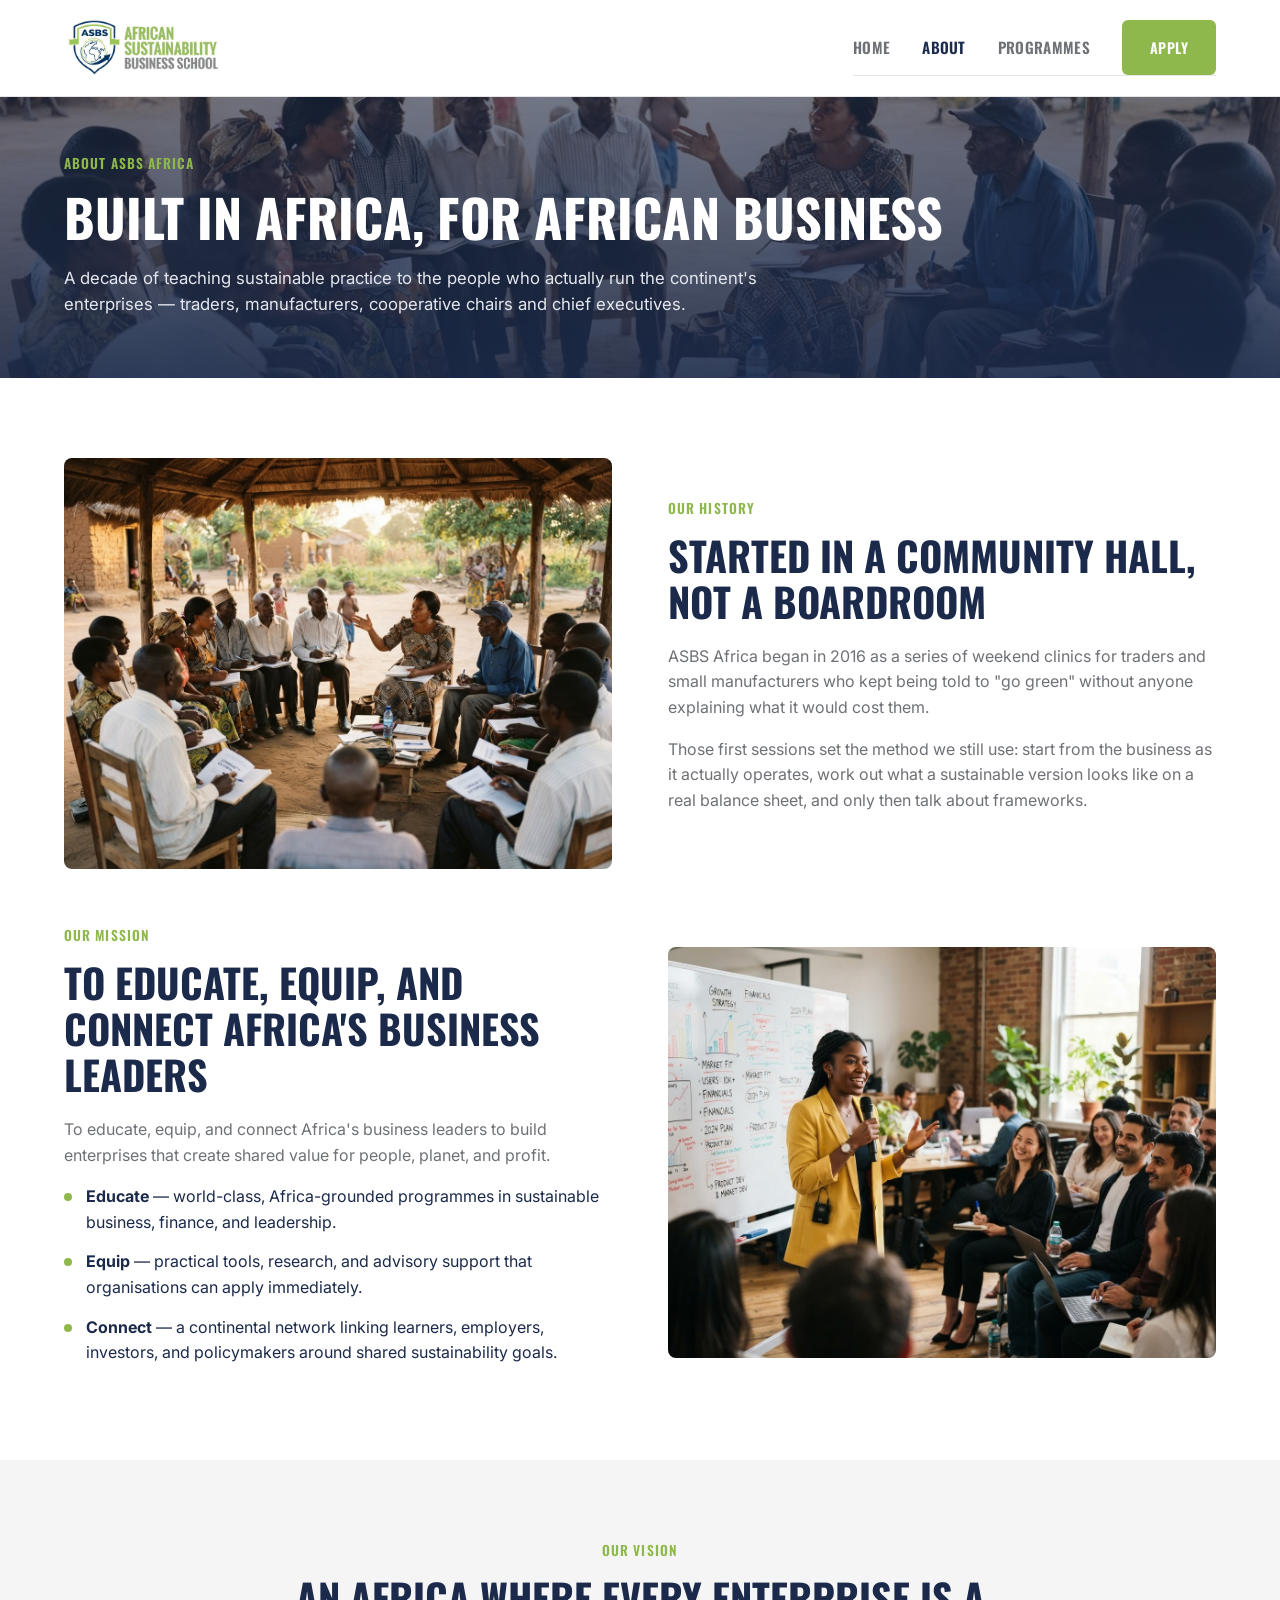
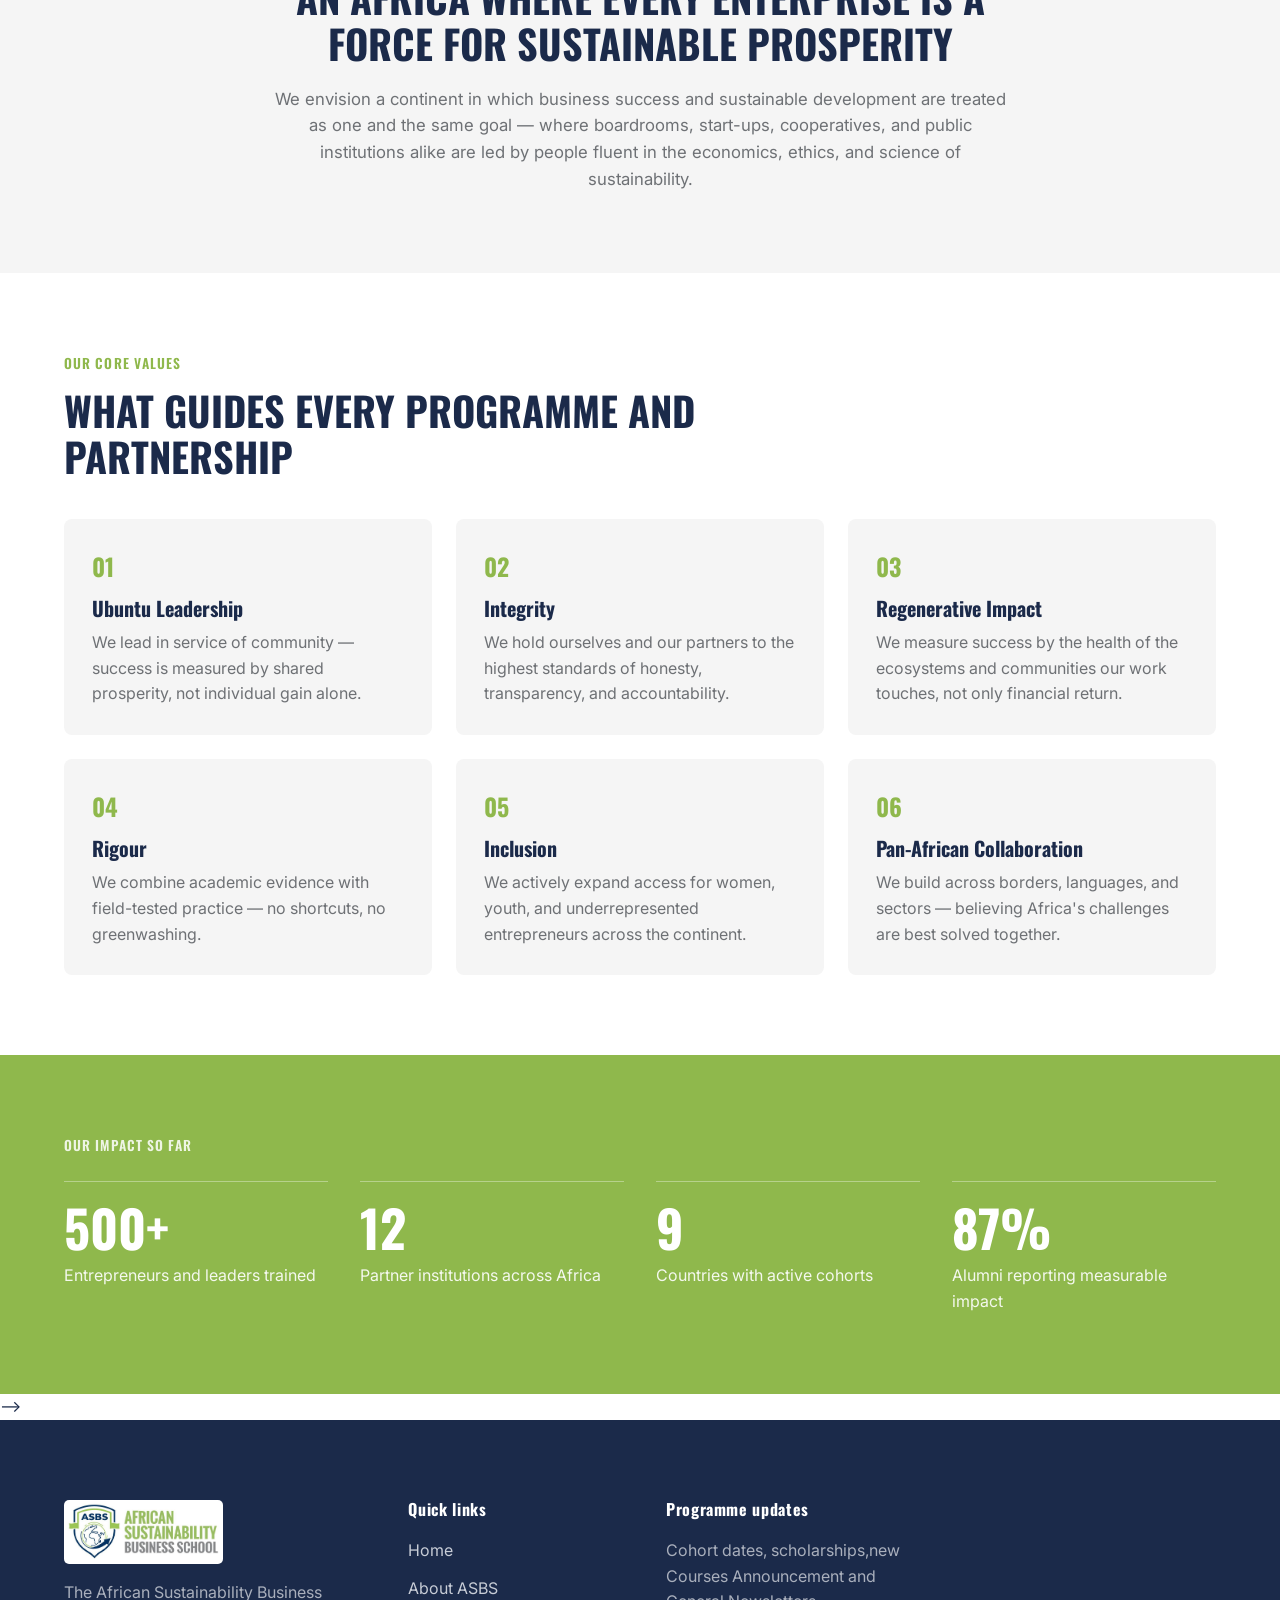
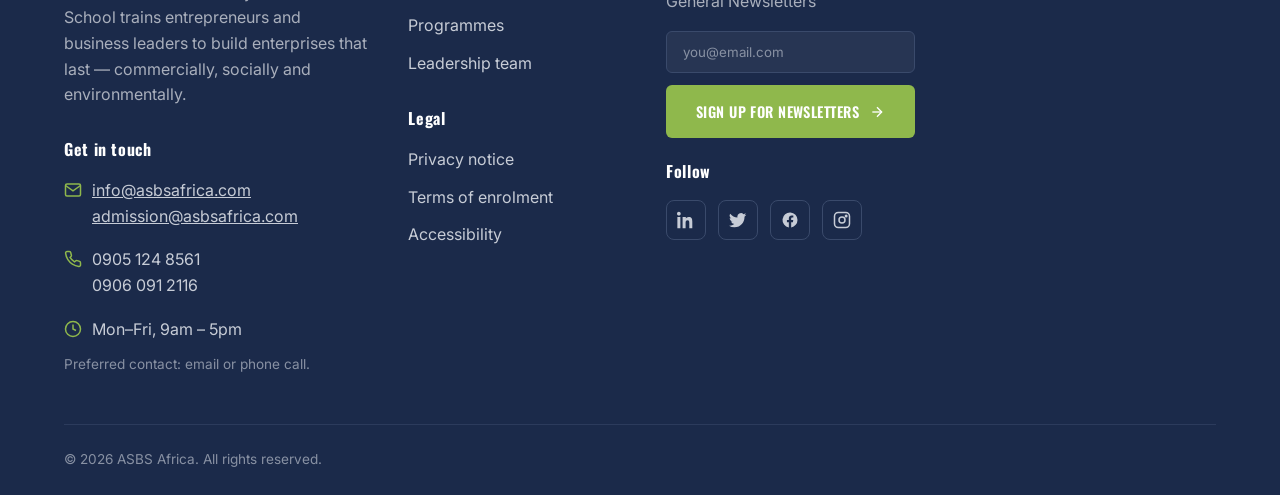
==== commit 0c817060: "Update about.html" ====
--- a/about.html
+++ b/about.html
@@ -171,7 +171,7 @@
     </div>
   </section>
 
-  <!-- Leadership -->
+  <!-- Leadership 
   <section class="section" id="leadership">
     <div class="container">
       <div class="leadership-intro">
@@ -184,7 +184,7 @@
         <!-- Rendered by assets/js/pages/about.js from data/team.json -->
       </div>
     </div>
-  </section>
+  </section> -->
 
   <div id="site-footer"></div>
 
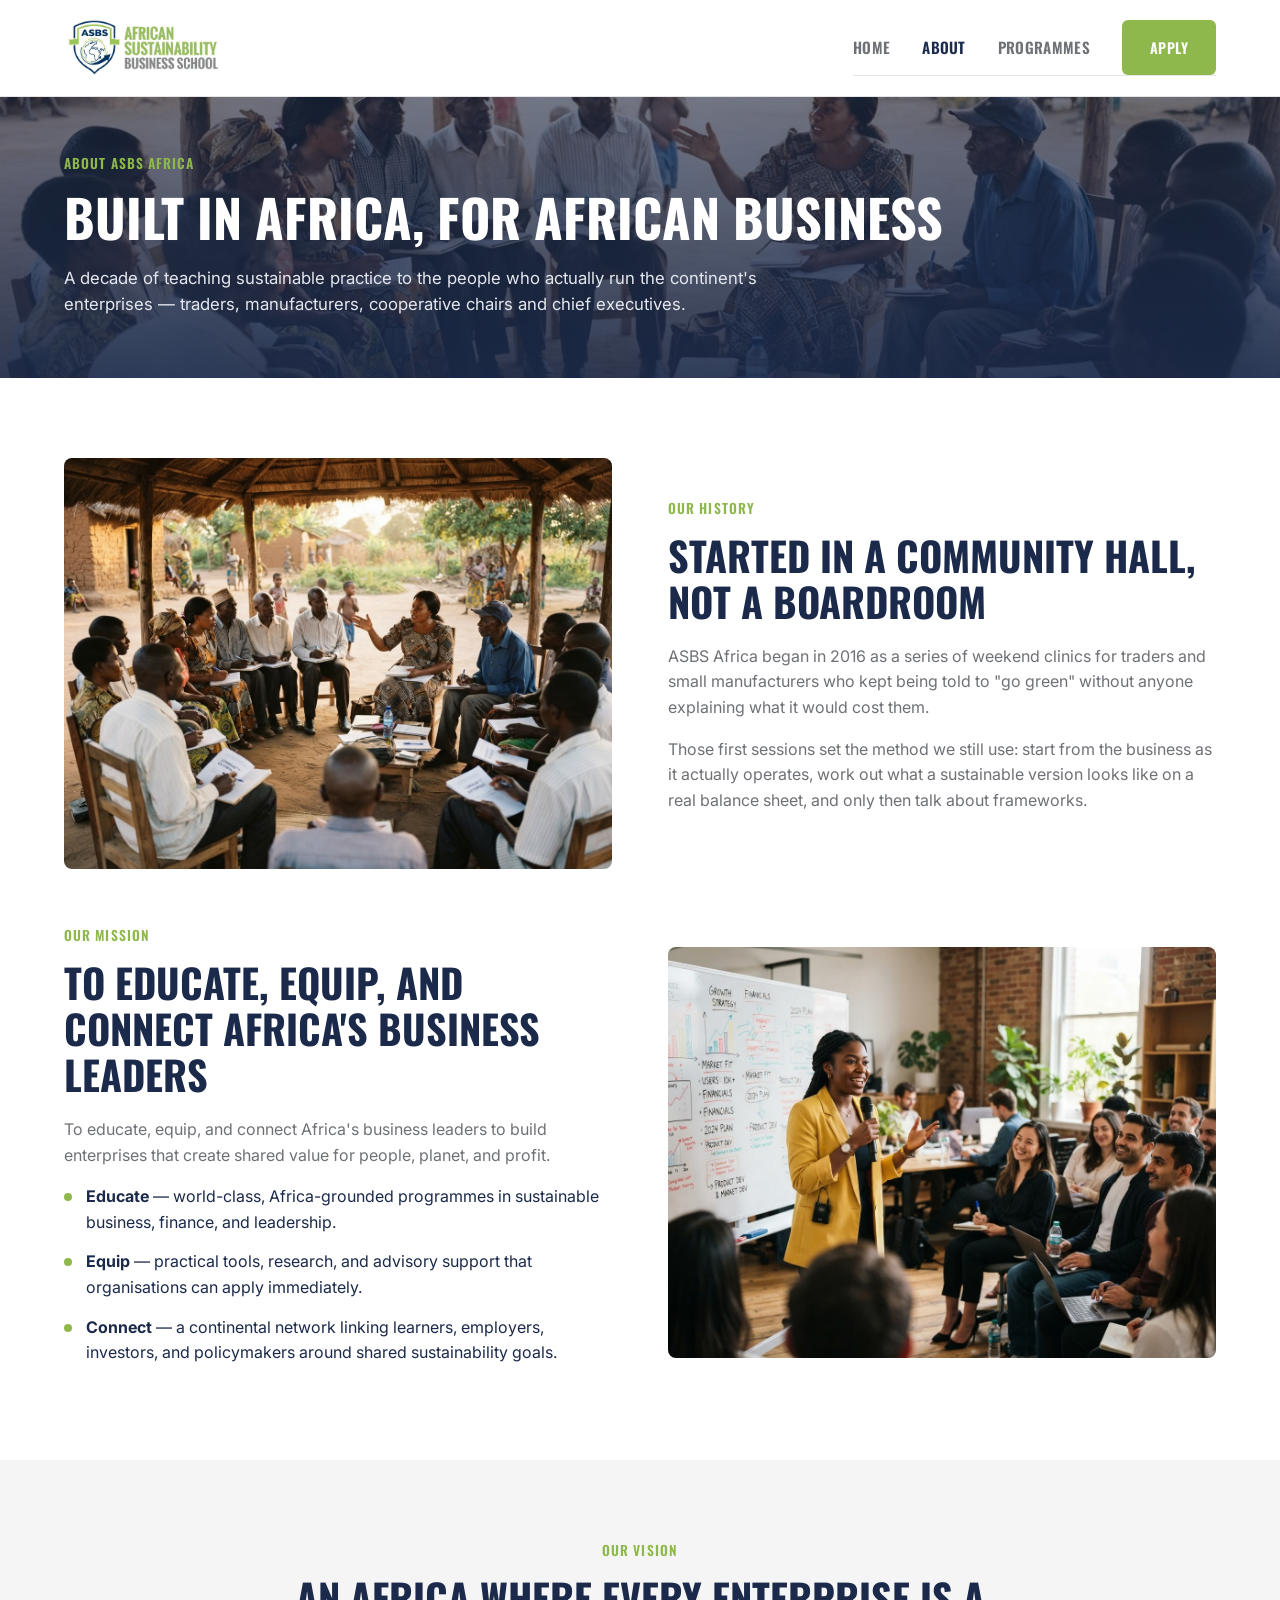
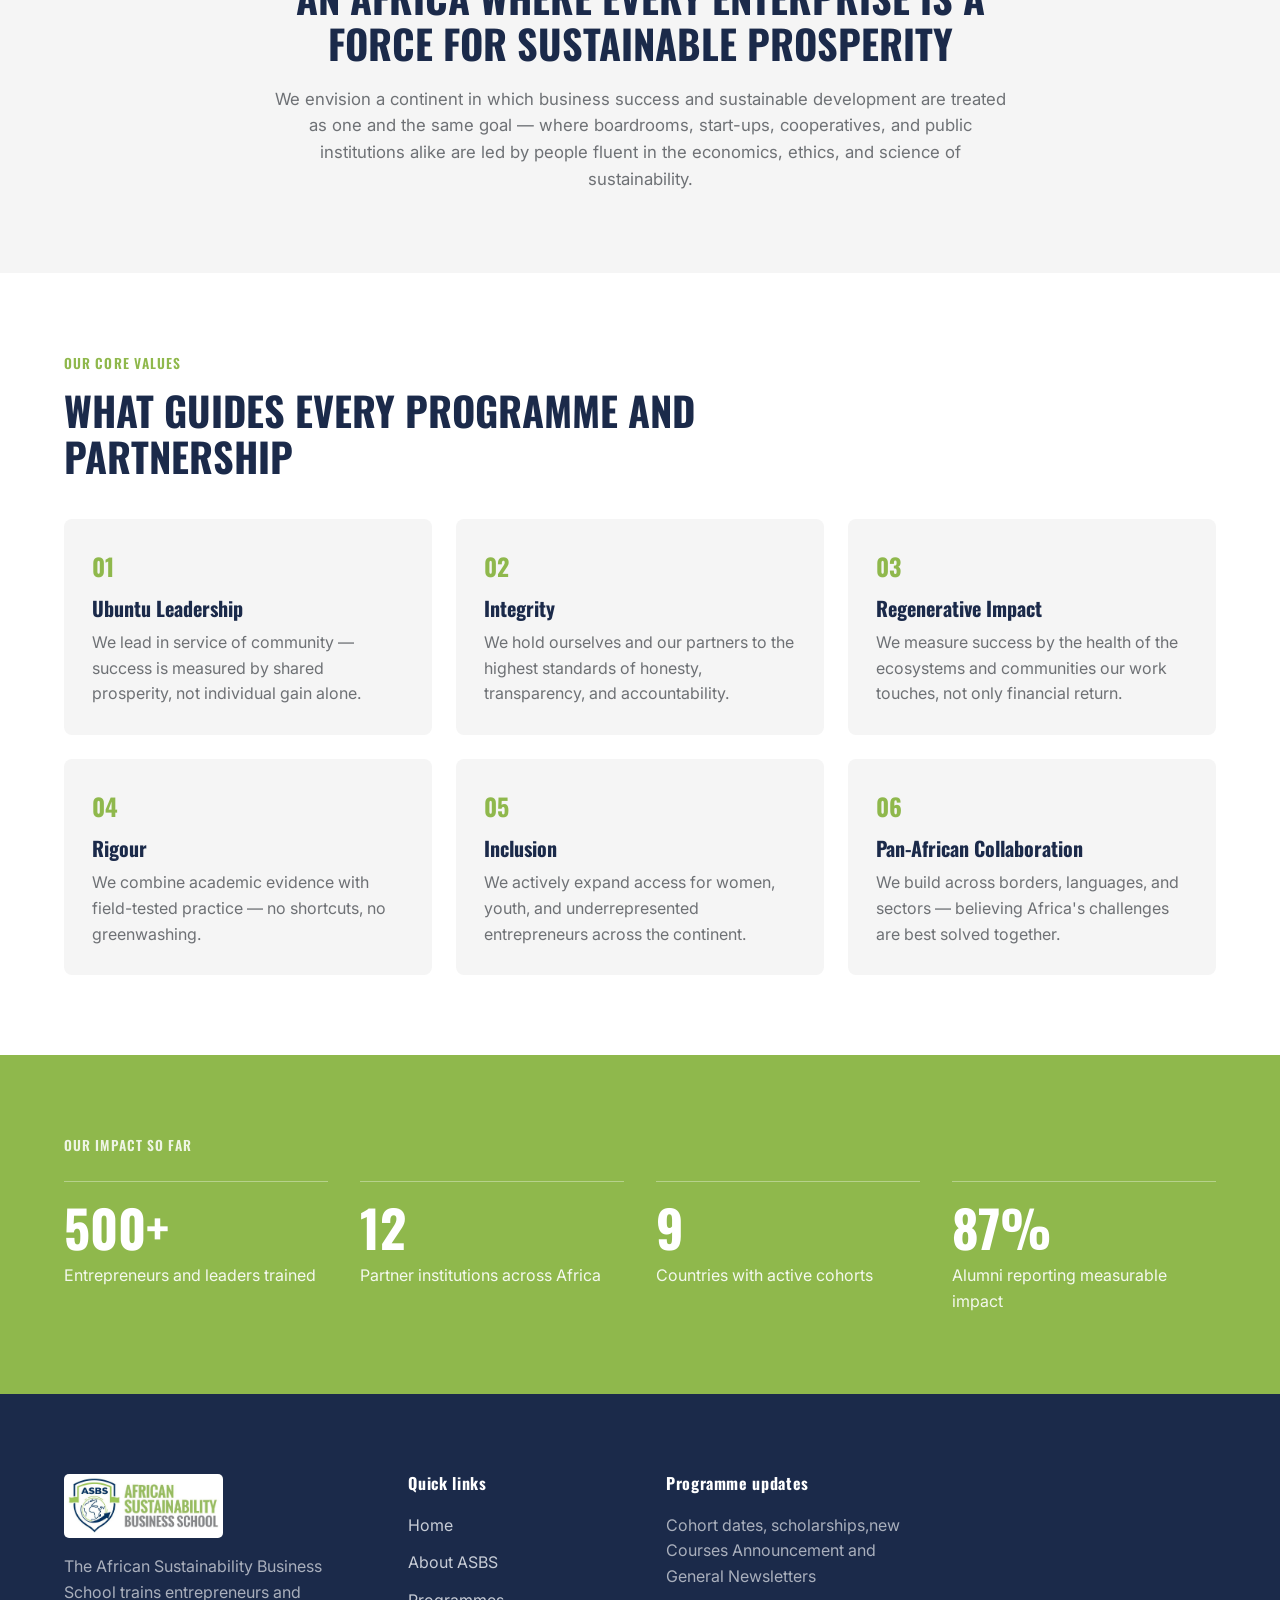
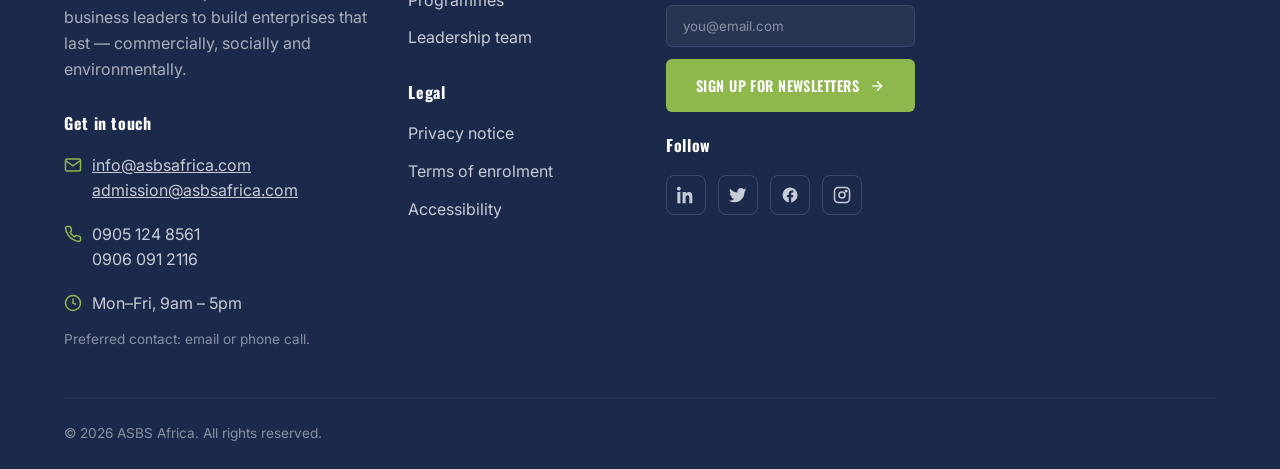
==== commit aba3945f: "Update about.html" ====
--- a/about.html
+++ b/about.html
@@ -181,7 +181,9 @@
       </div>
 
       <div class="team-grid" id="teamGrid">
-        <!-- Rendered by assets/js/pages/about.js from data/team.json -->
+
+        Comment. Rendered by assets/js/pages/about.js from data/team.json .Comment.
+
       </div>
     </div>
   </section> -->
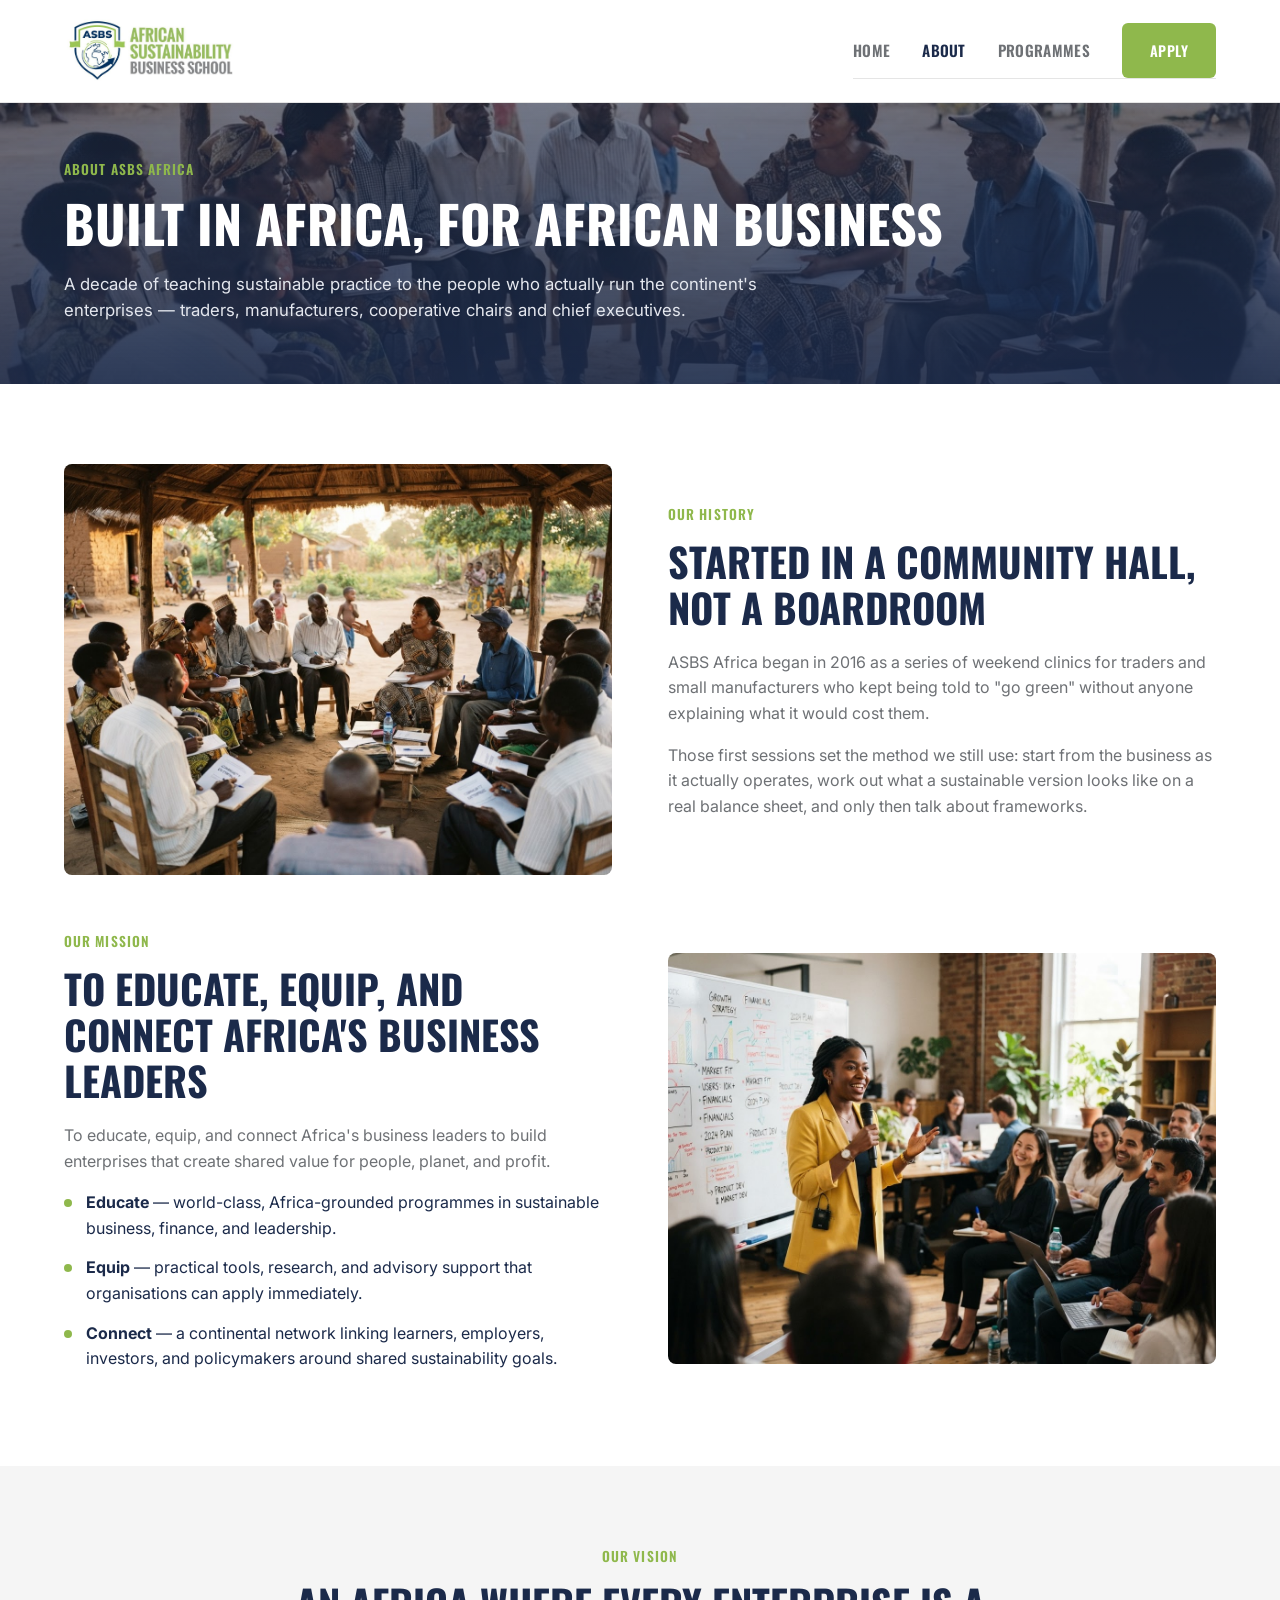
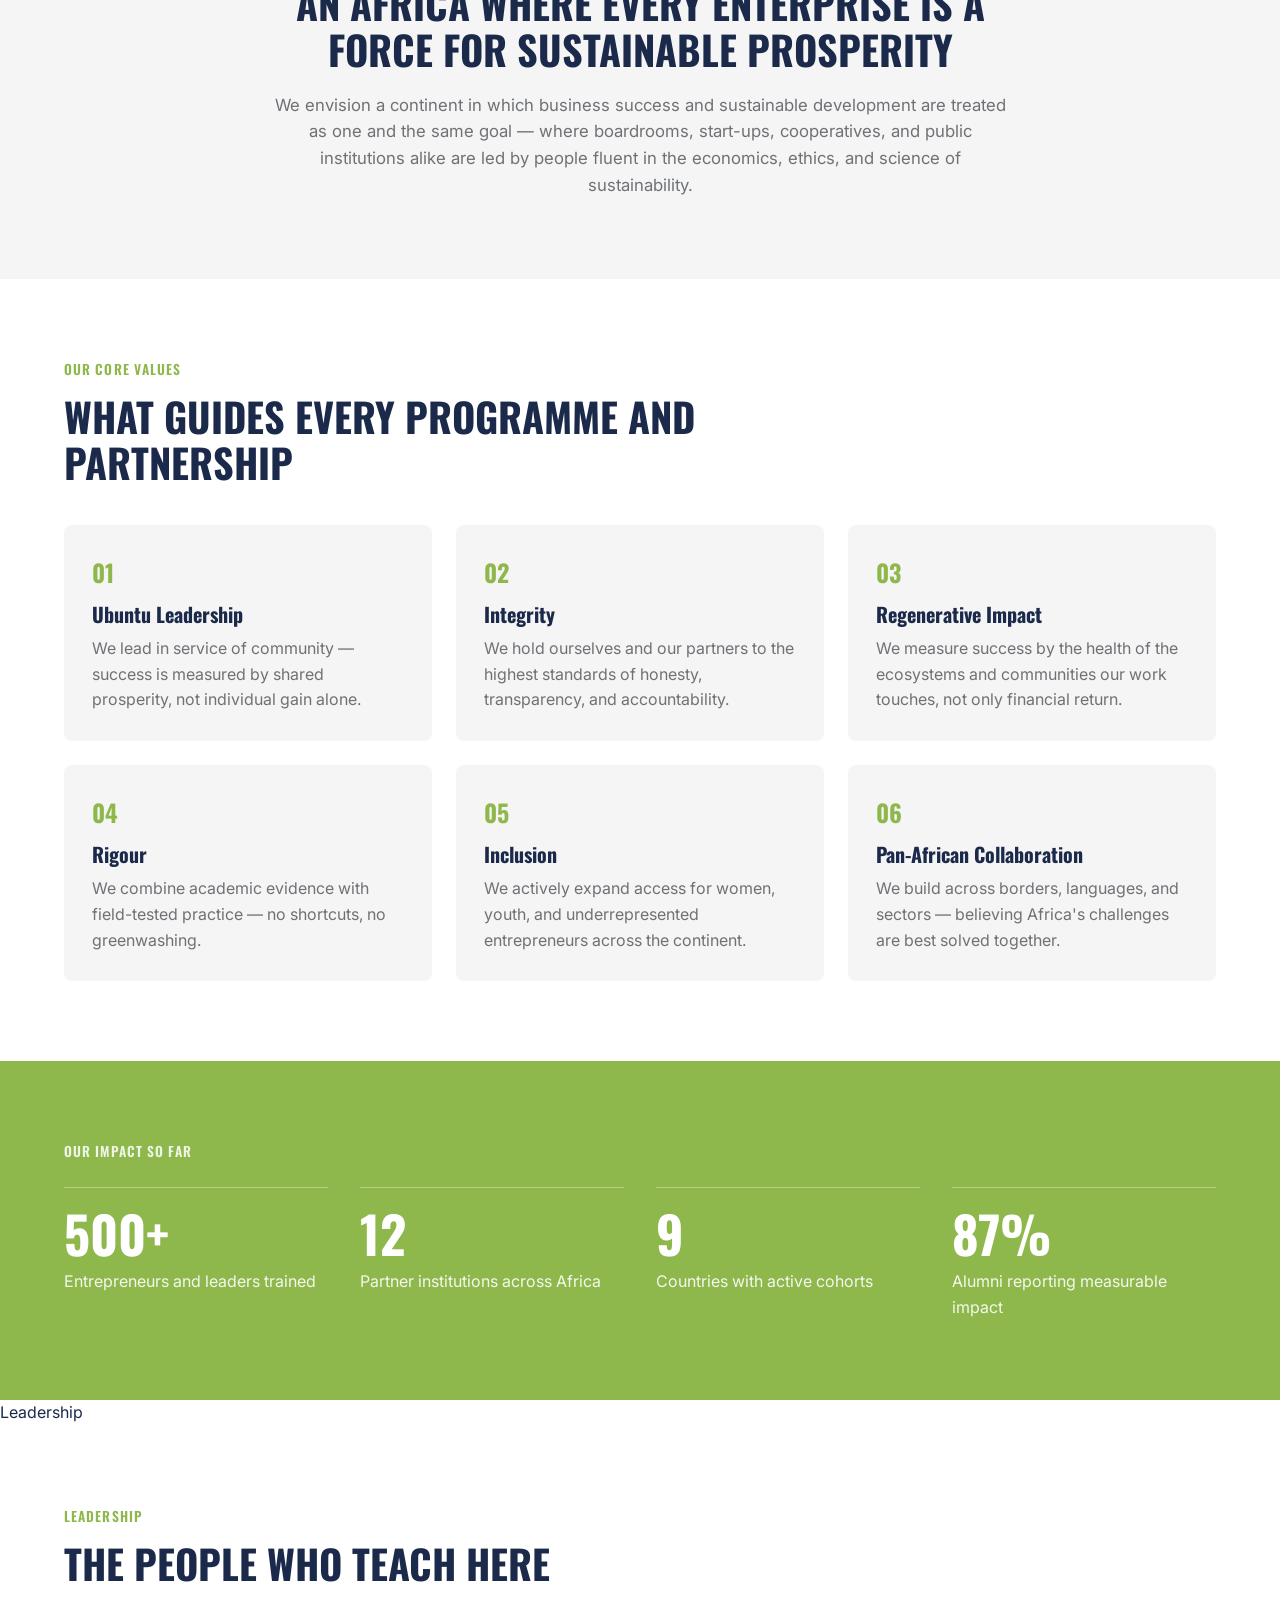
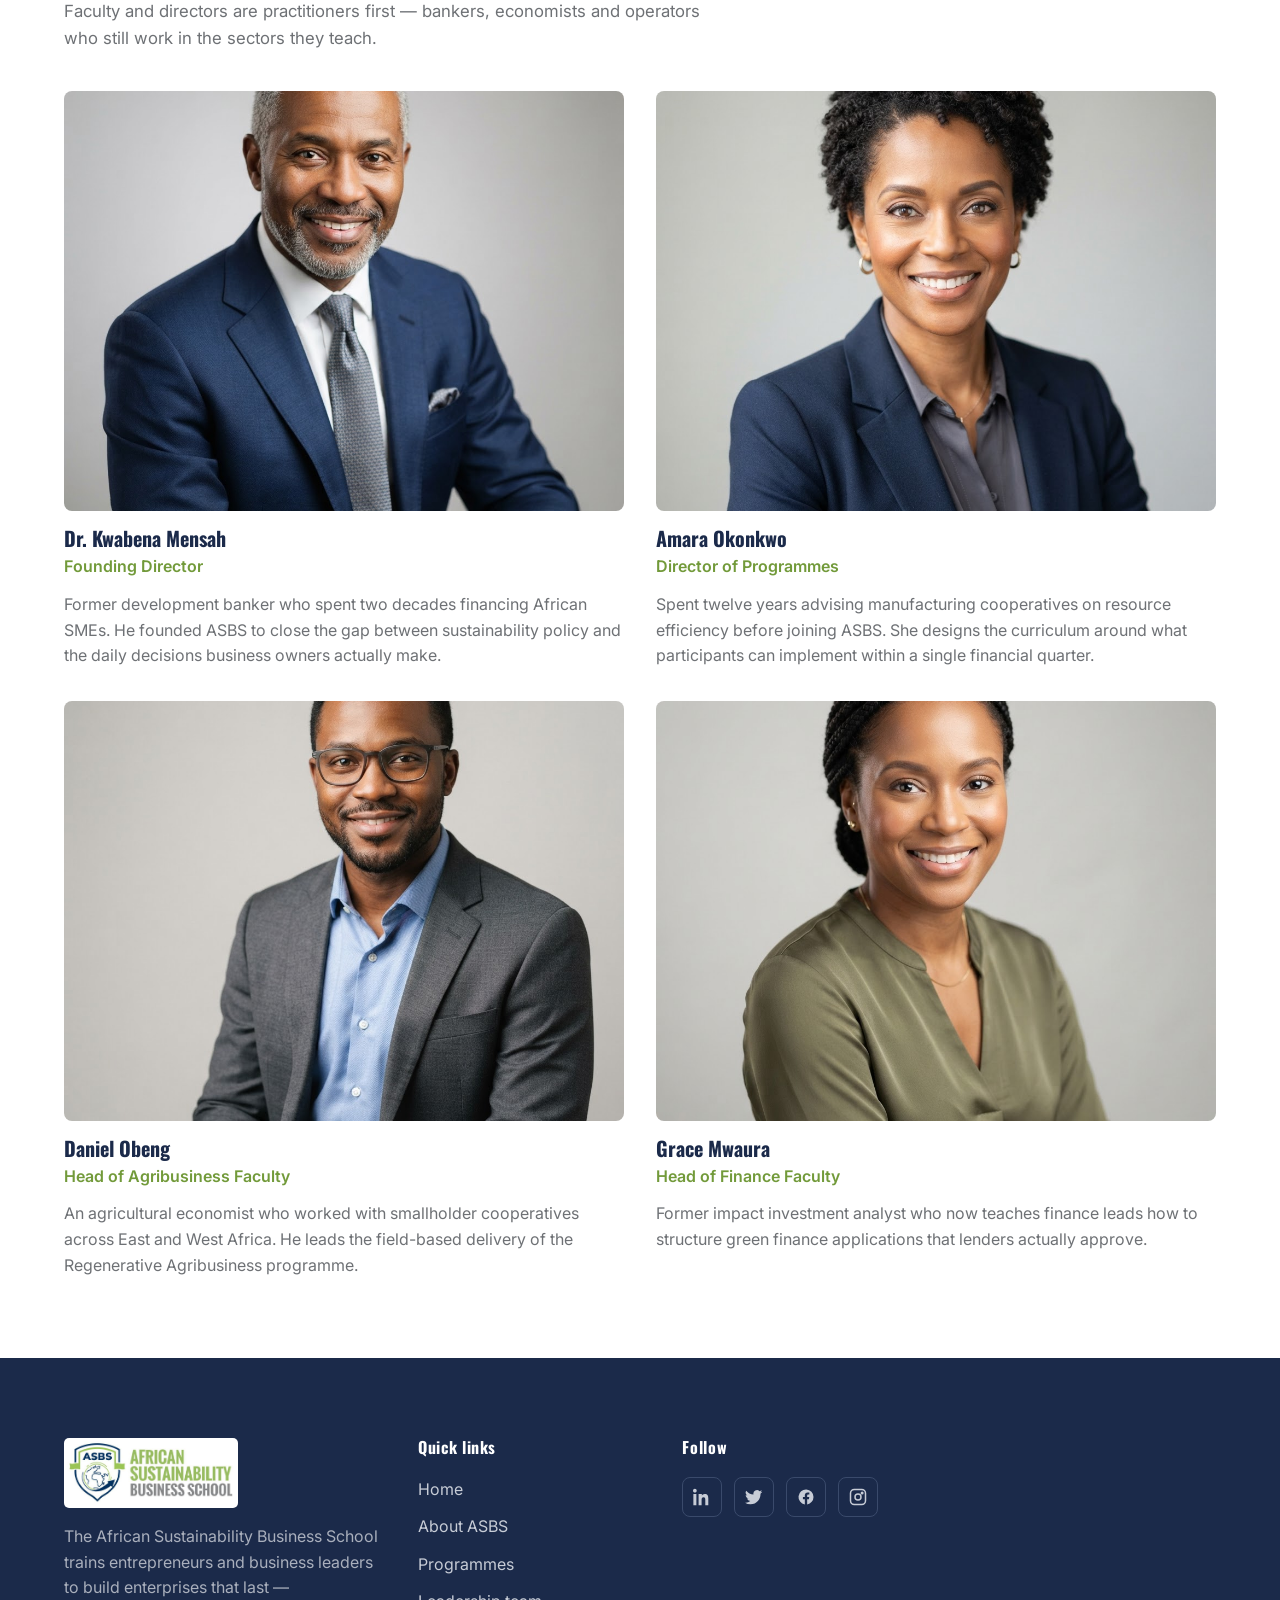
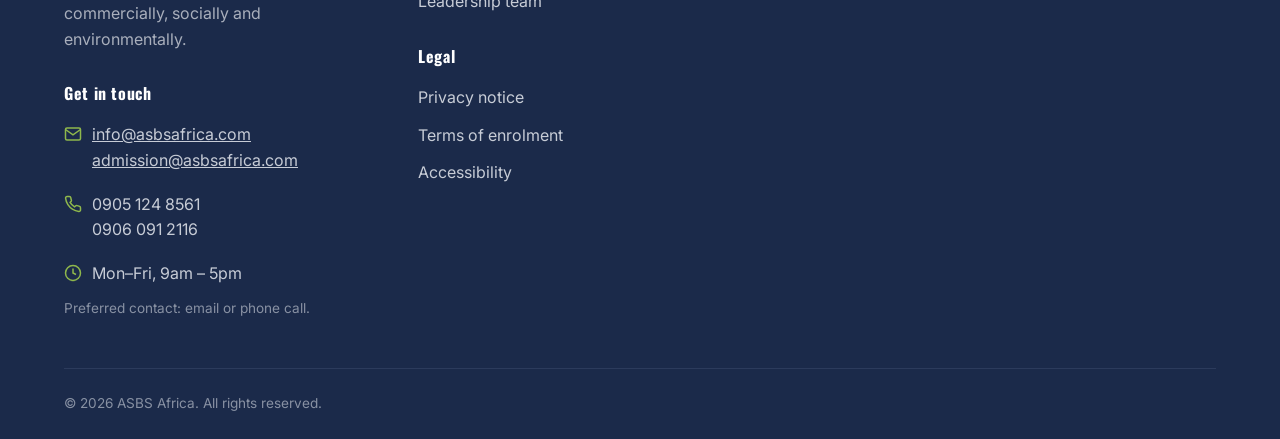
==== commit c7db6368: "Update about.html" ====
--- a/about.html
+++ b/about.html
@@ -171,7 +171,7 @@
     </div>
   </section>
 
-  <!-- Leadership 
+  Leadership 
   <section class="section" id="leadership">
     <div class="container">
       <div class="leadership-intro">
@@ -186,7 +186,7 @@
 
       </div>
     </div>
-  </section> -->
+  </section>
 
   <div id="site-footer"></div>
 
--- a/assets/css/components.css
+++ b/assets/css/components.css
@@ -28,7 +28,7 @@
 }
 
 .brand__logo {
-  height: 64px;
+  height: 70px;
   width: auto;
   flex-shrink: 0;
   border-radius: 5px;
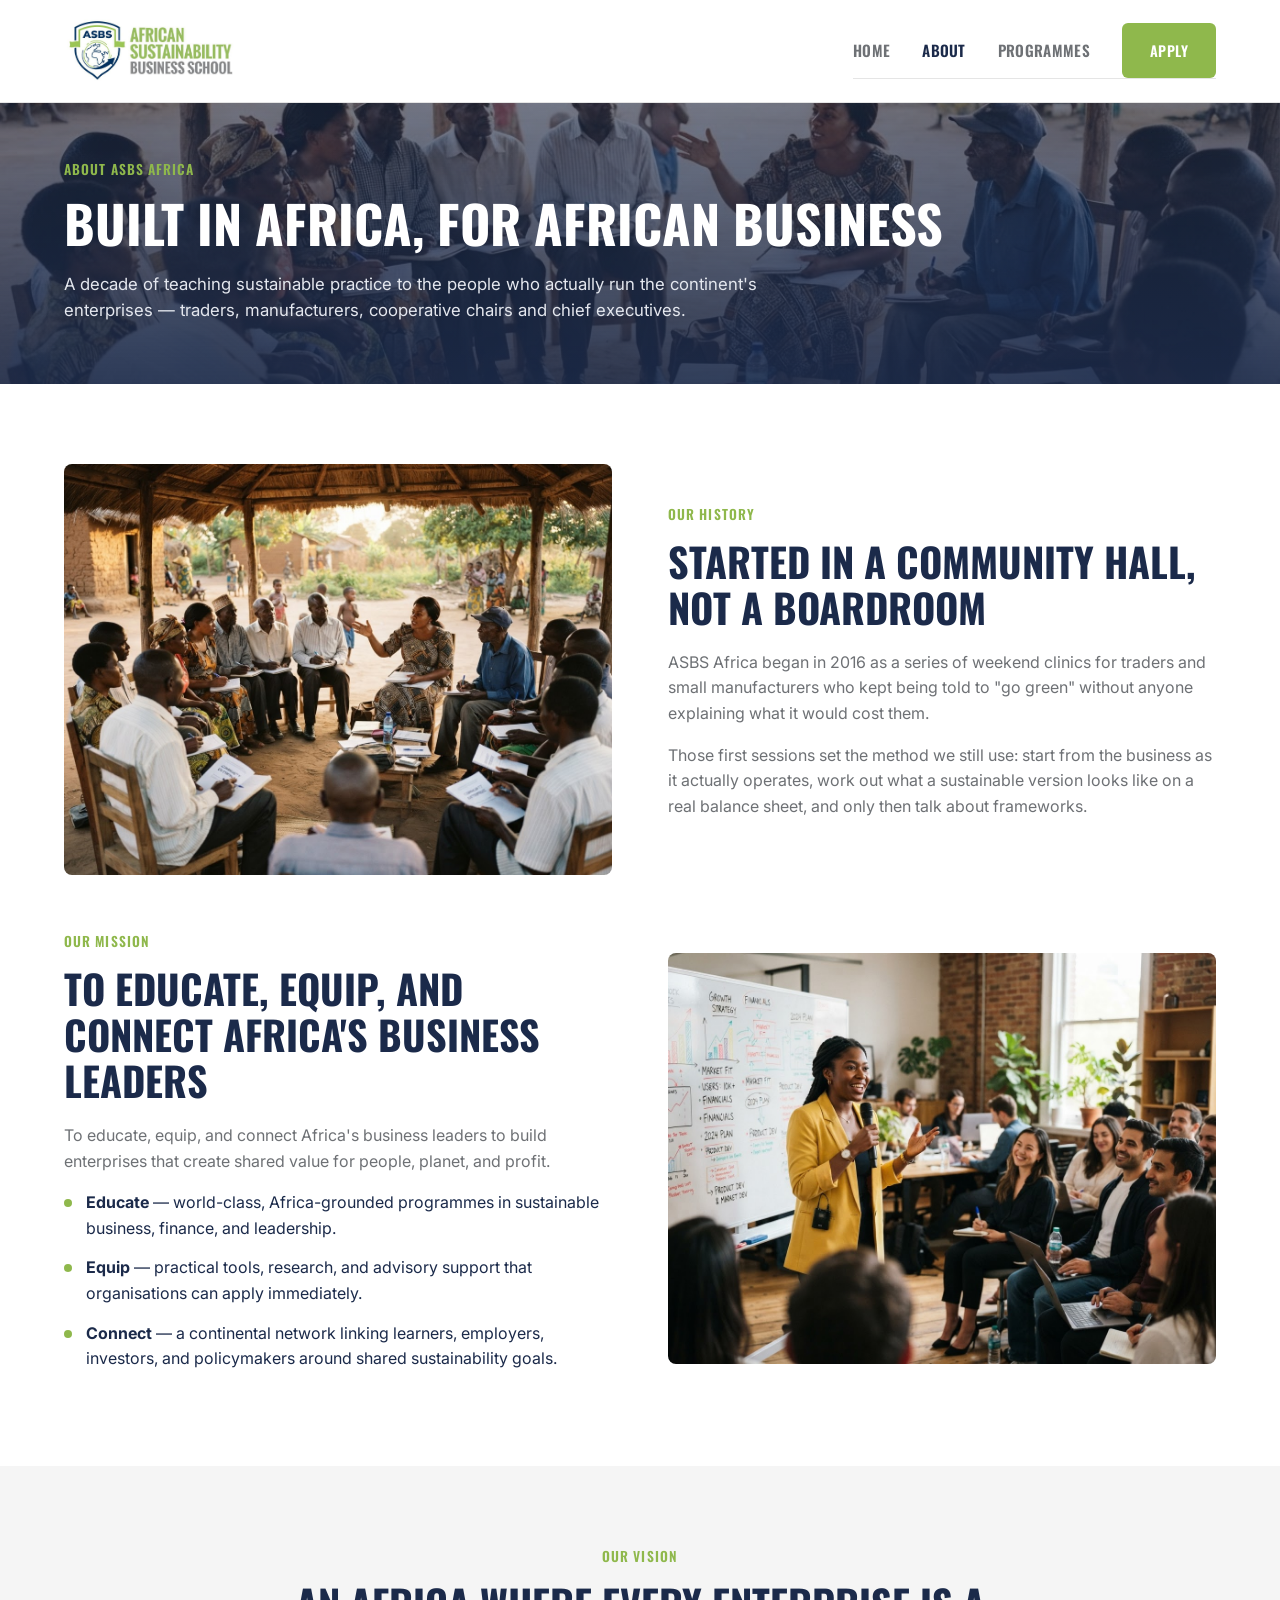
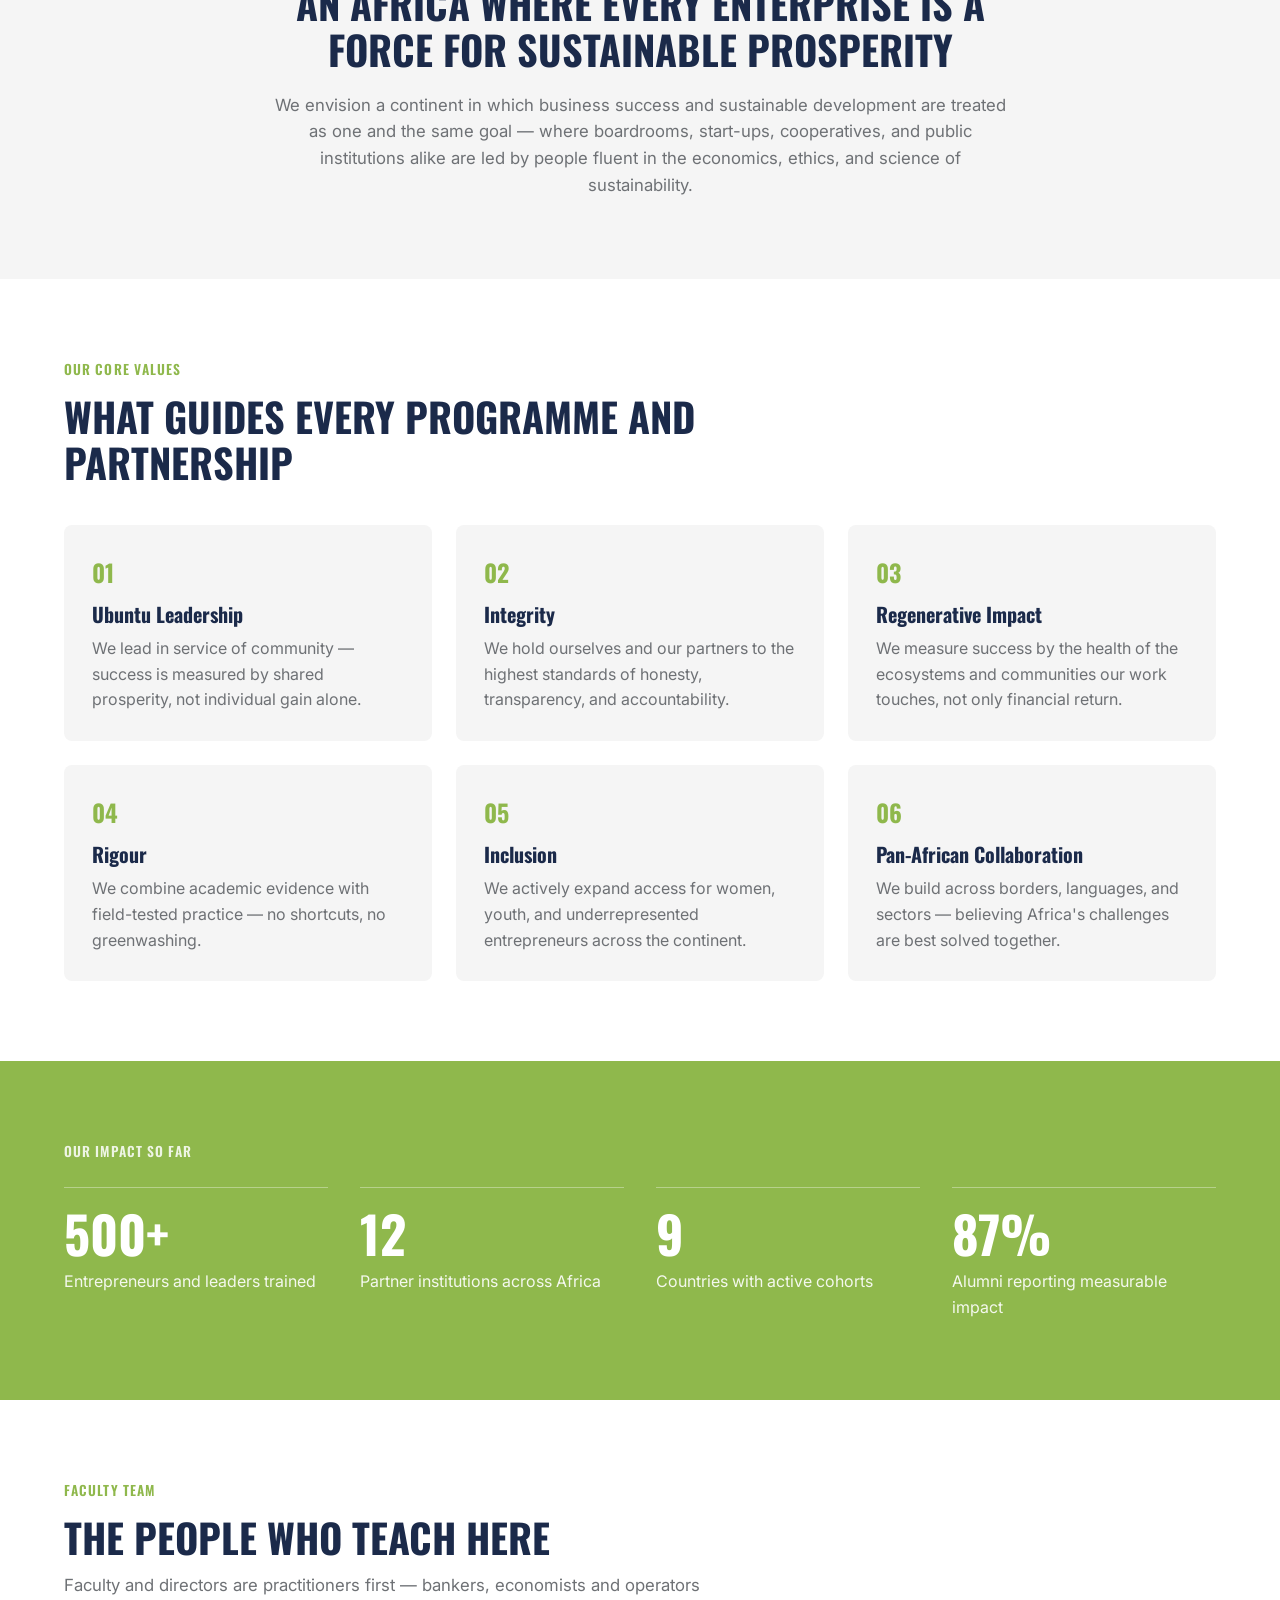
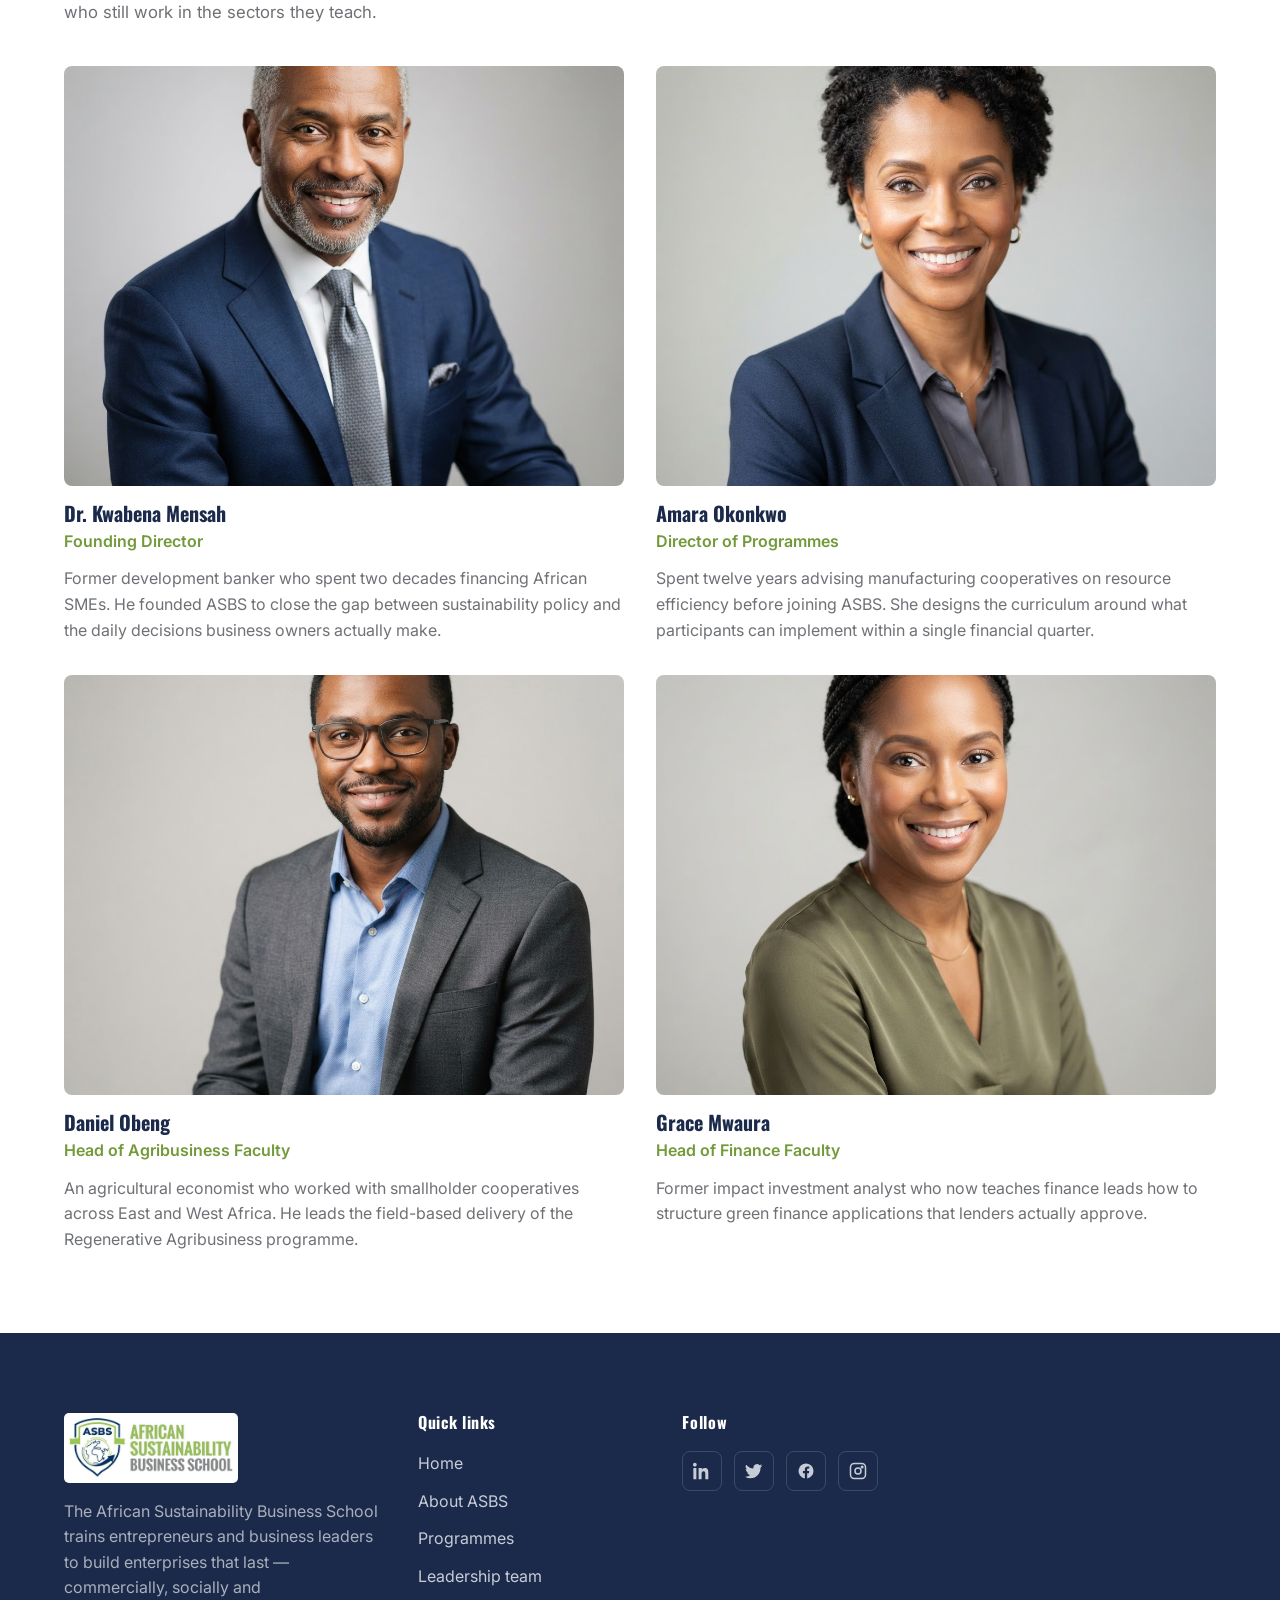
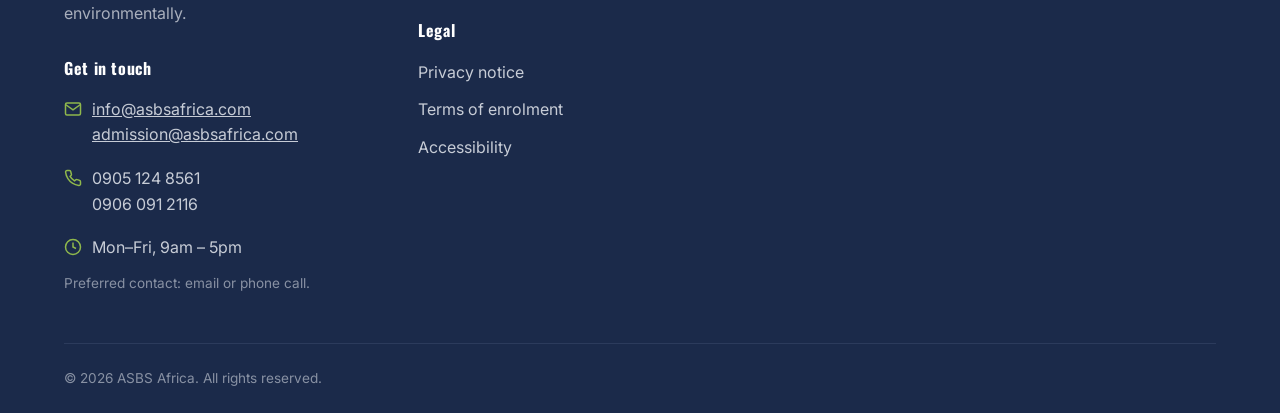
==== commit bbc1114a: "Update about.html" ====
--- a/about.html
+++ b/about.html
@@ -171,11 +171,11 @@
     </div>
   </section>
 
-  Leadership 
-  <section class="section" id="leadership">
+ 
+  <section class="section" id="faculty-team">
     <div class="container">
       <div class="leadership-intro">
-        <span class="eyebrow">Leadership</span>
+        <span class="eyebrow">Faculty Team</span>
         <h2>The People Who Teach Here</h2>
         <p>Faculty and directors are practitioners first — bankers, economists and operators who still work in the sectors they teach.</p>
       </div>
